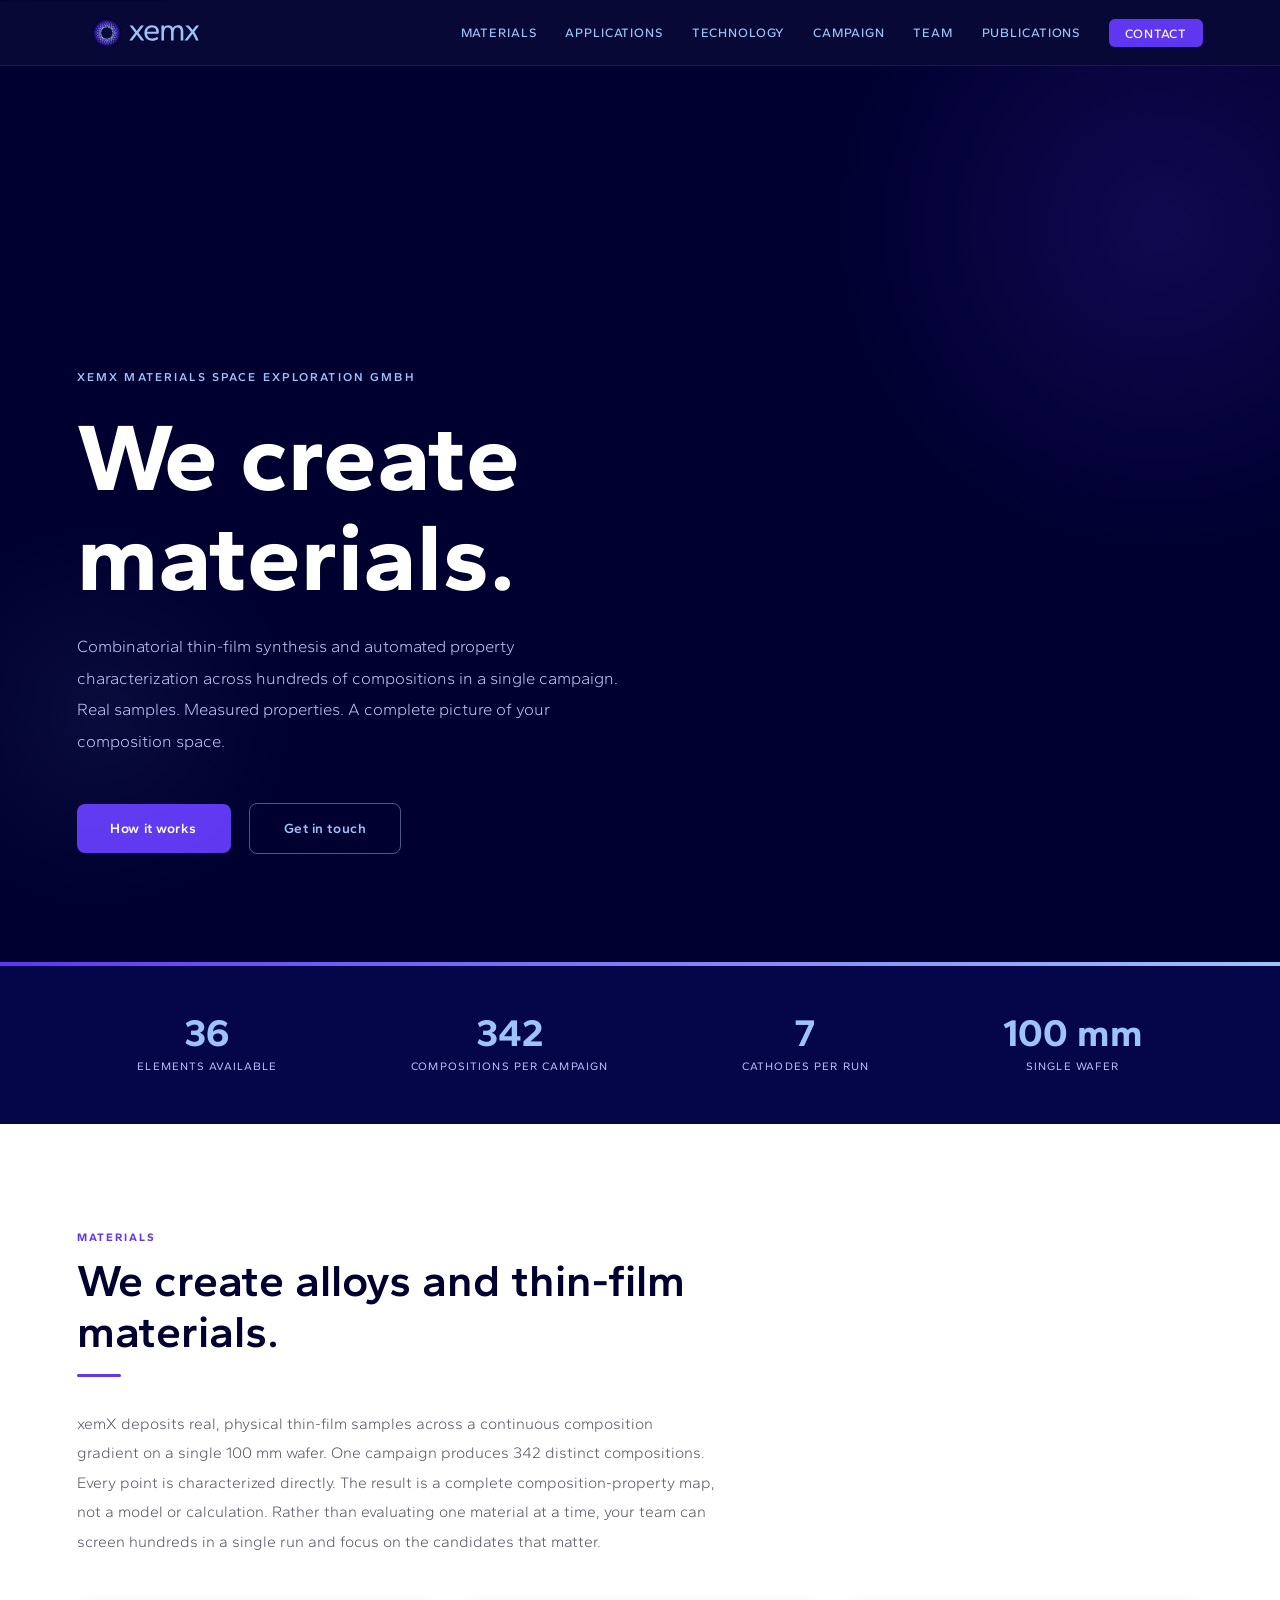
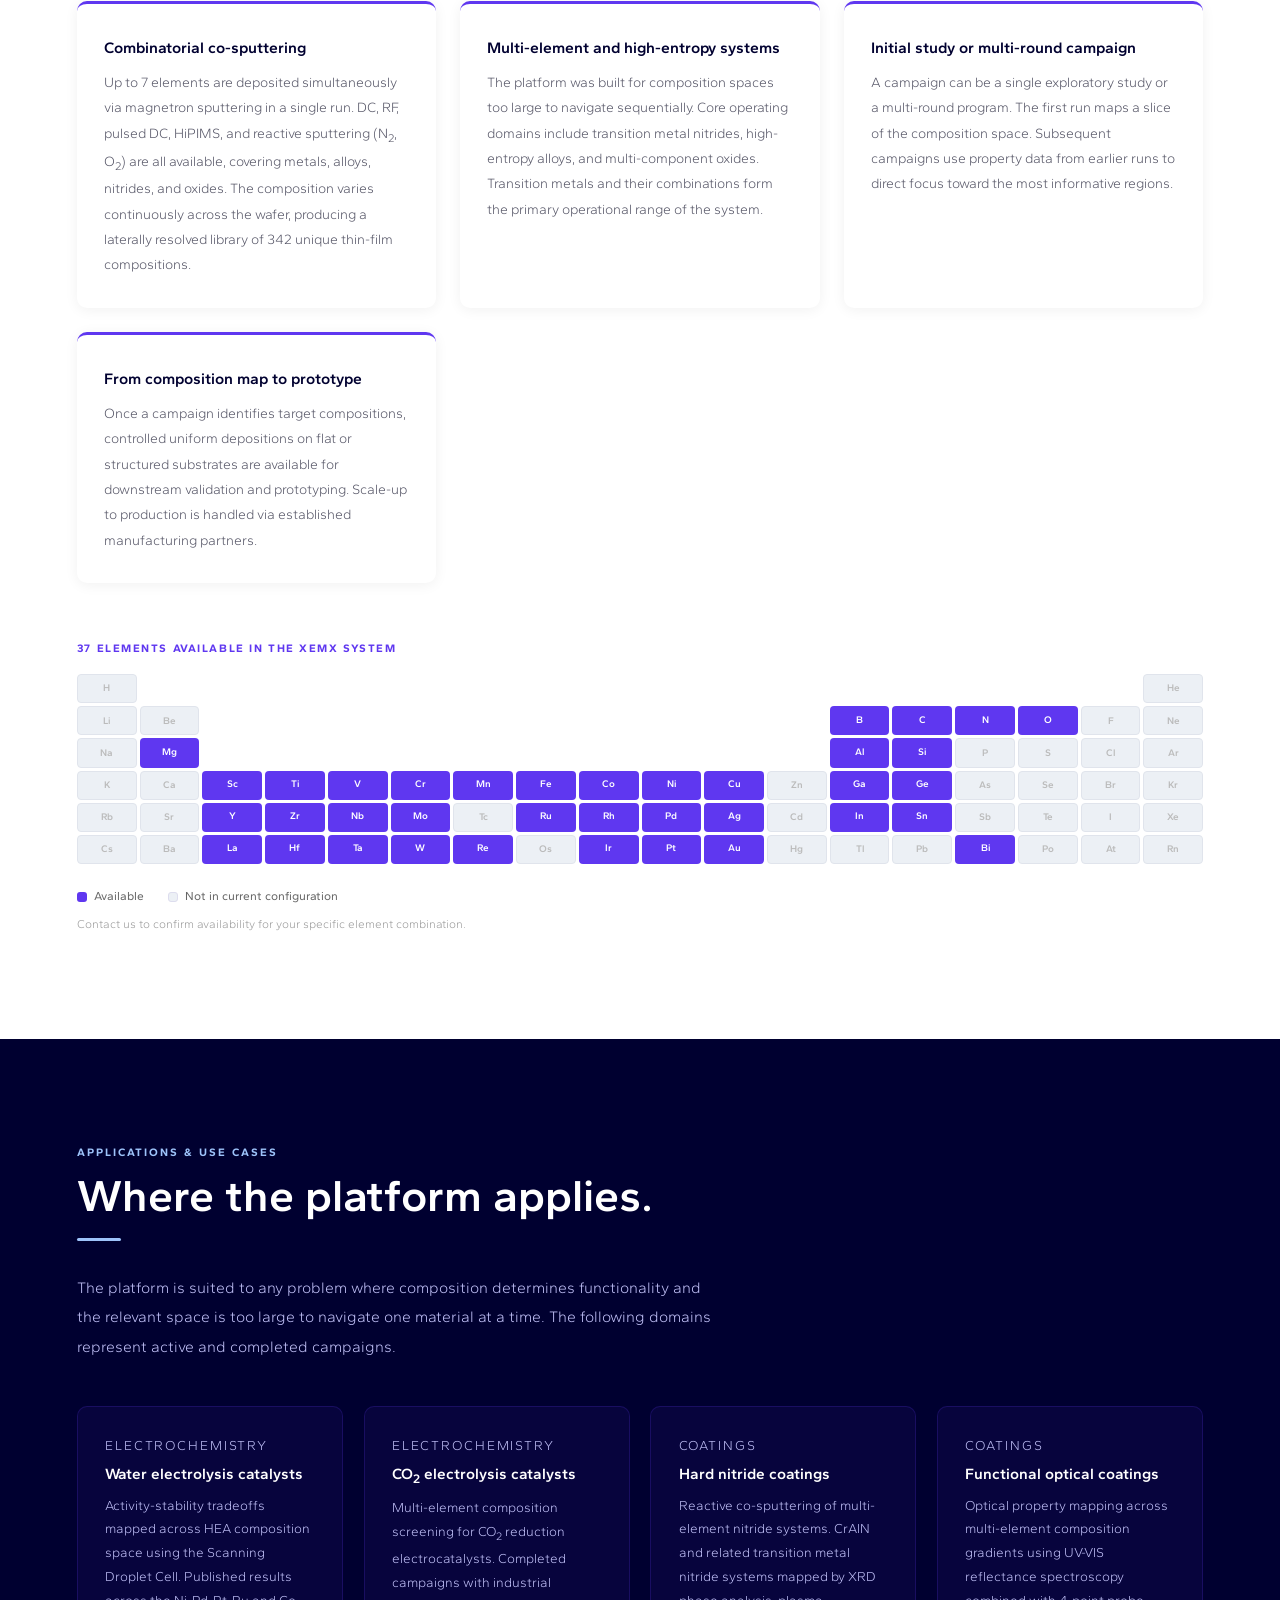
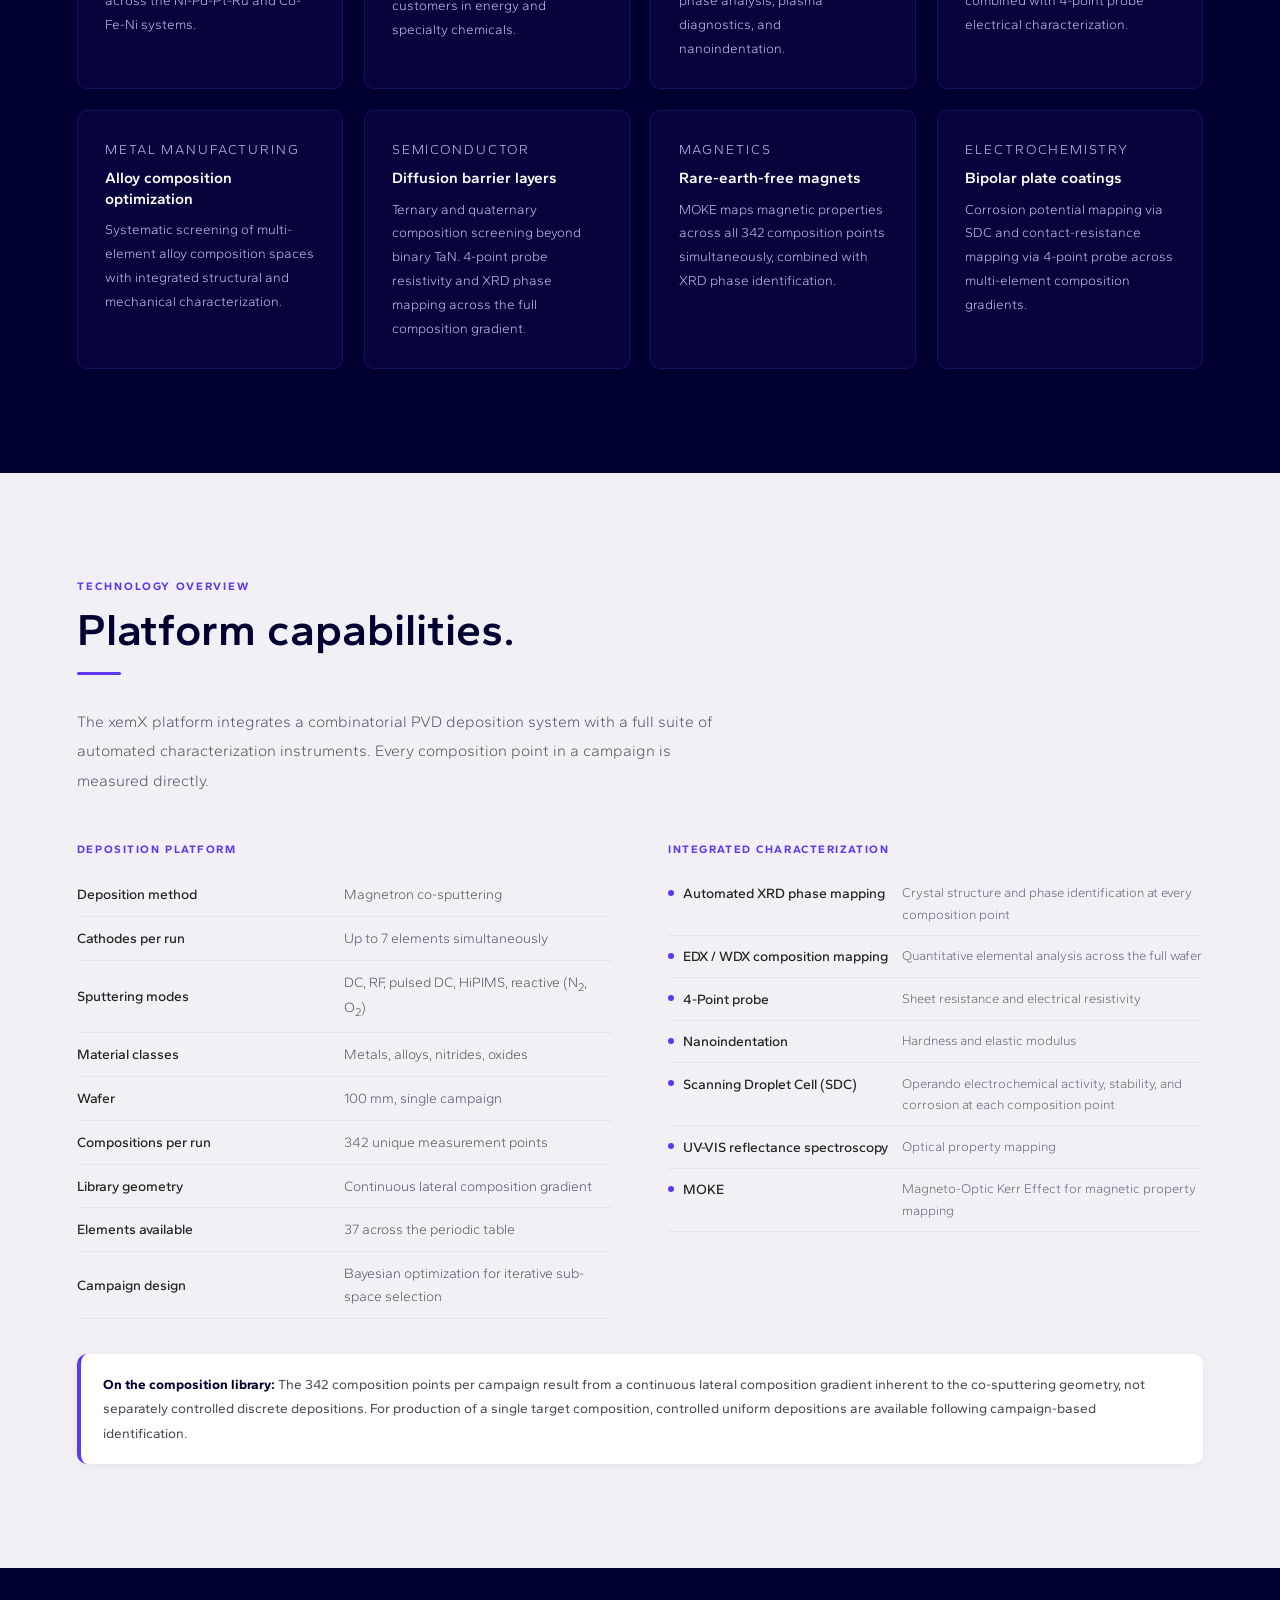
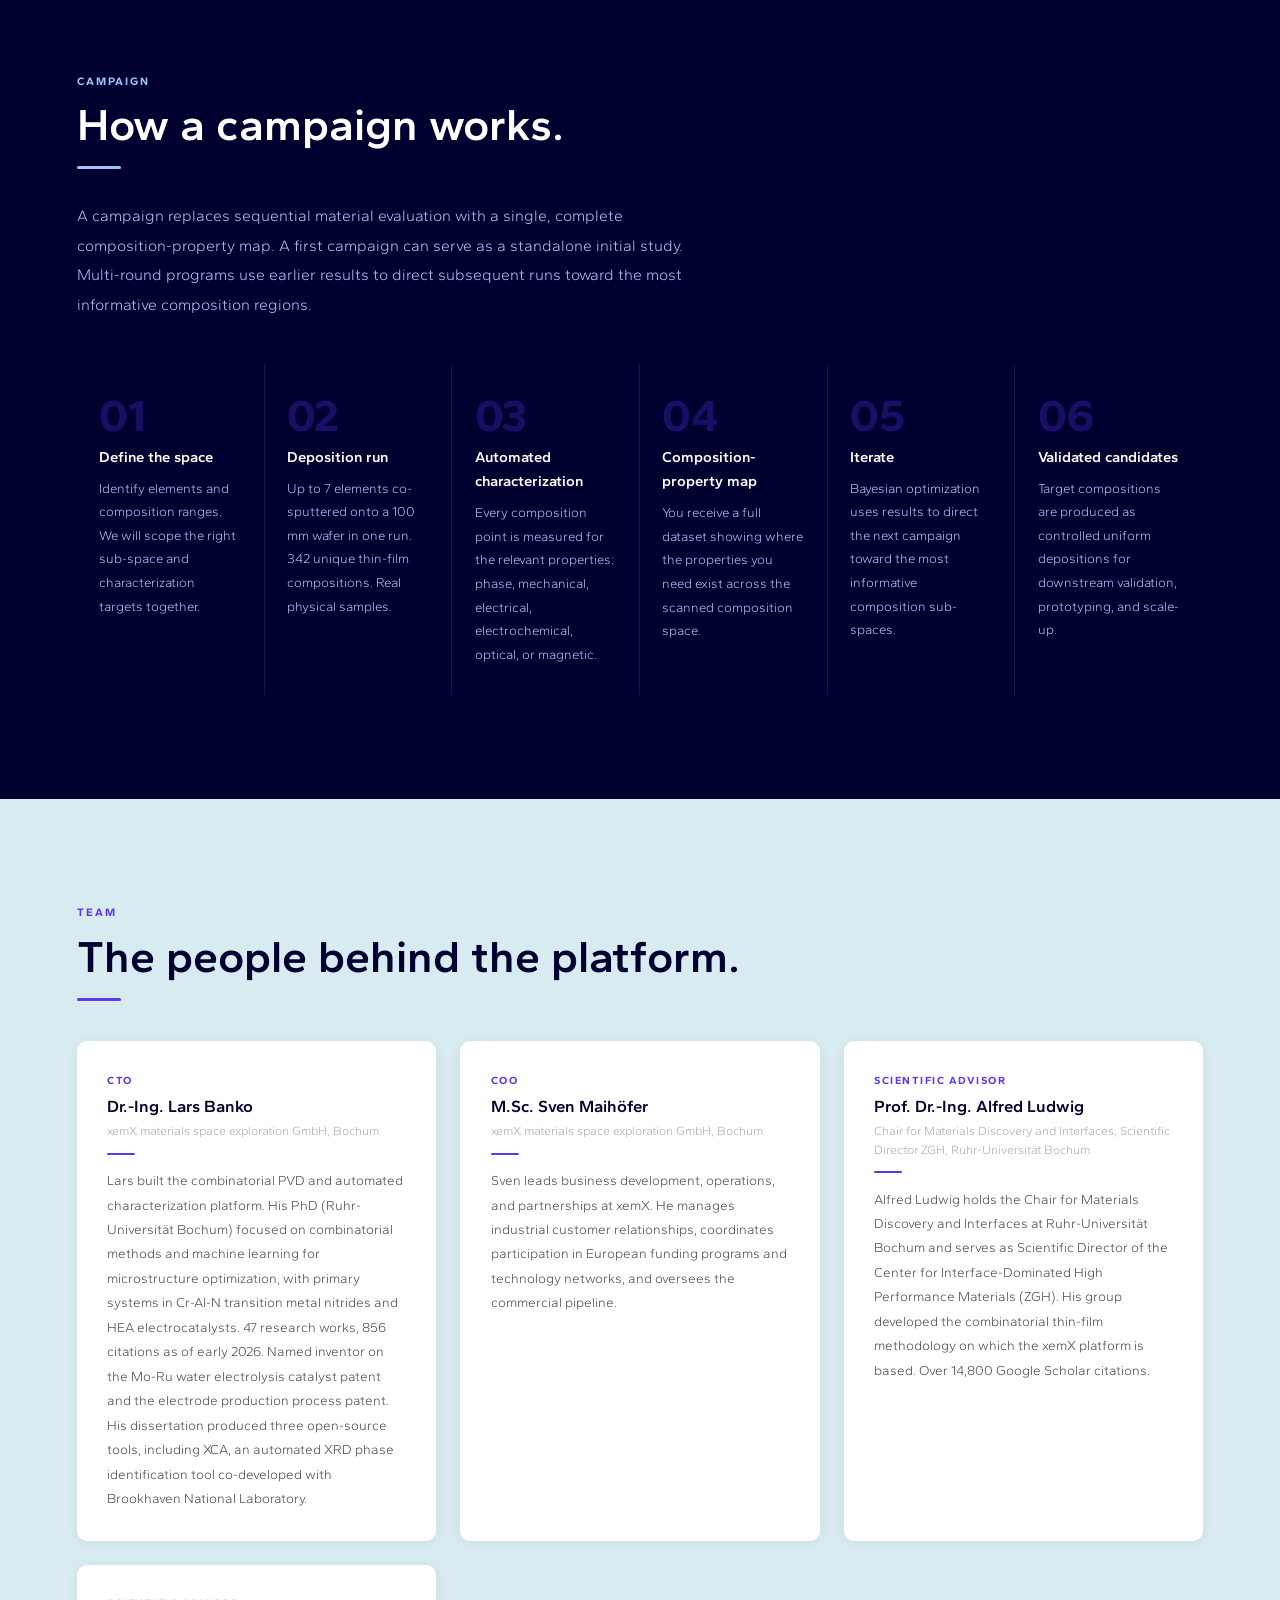
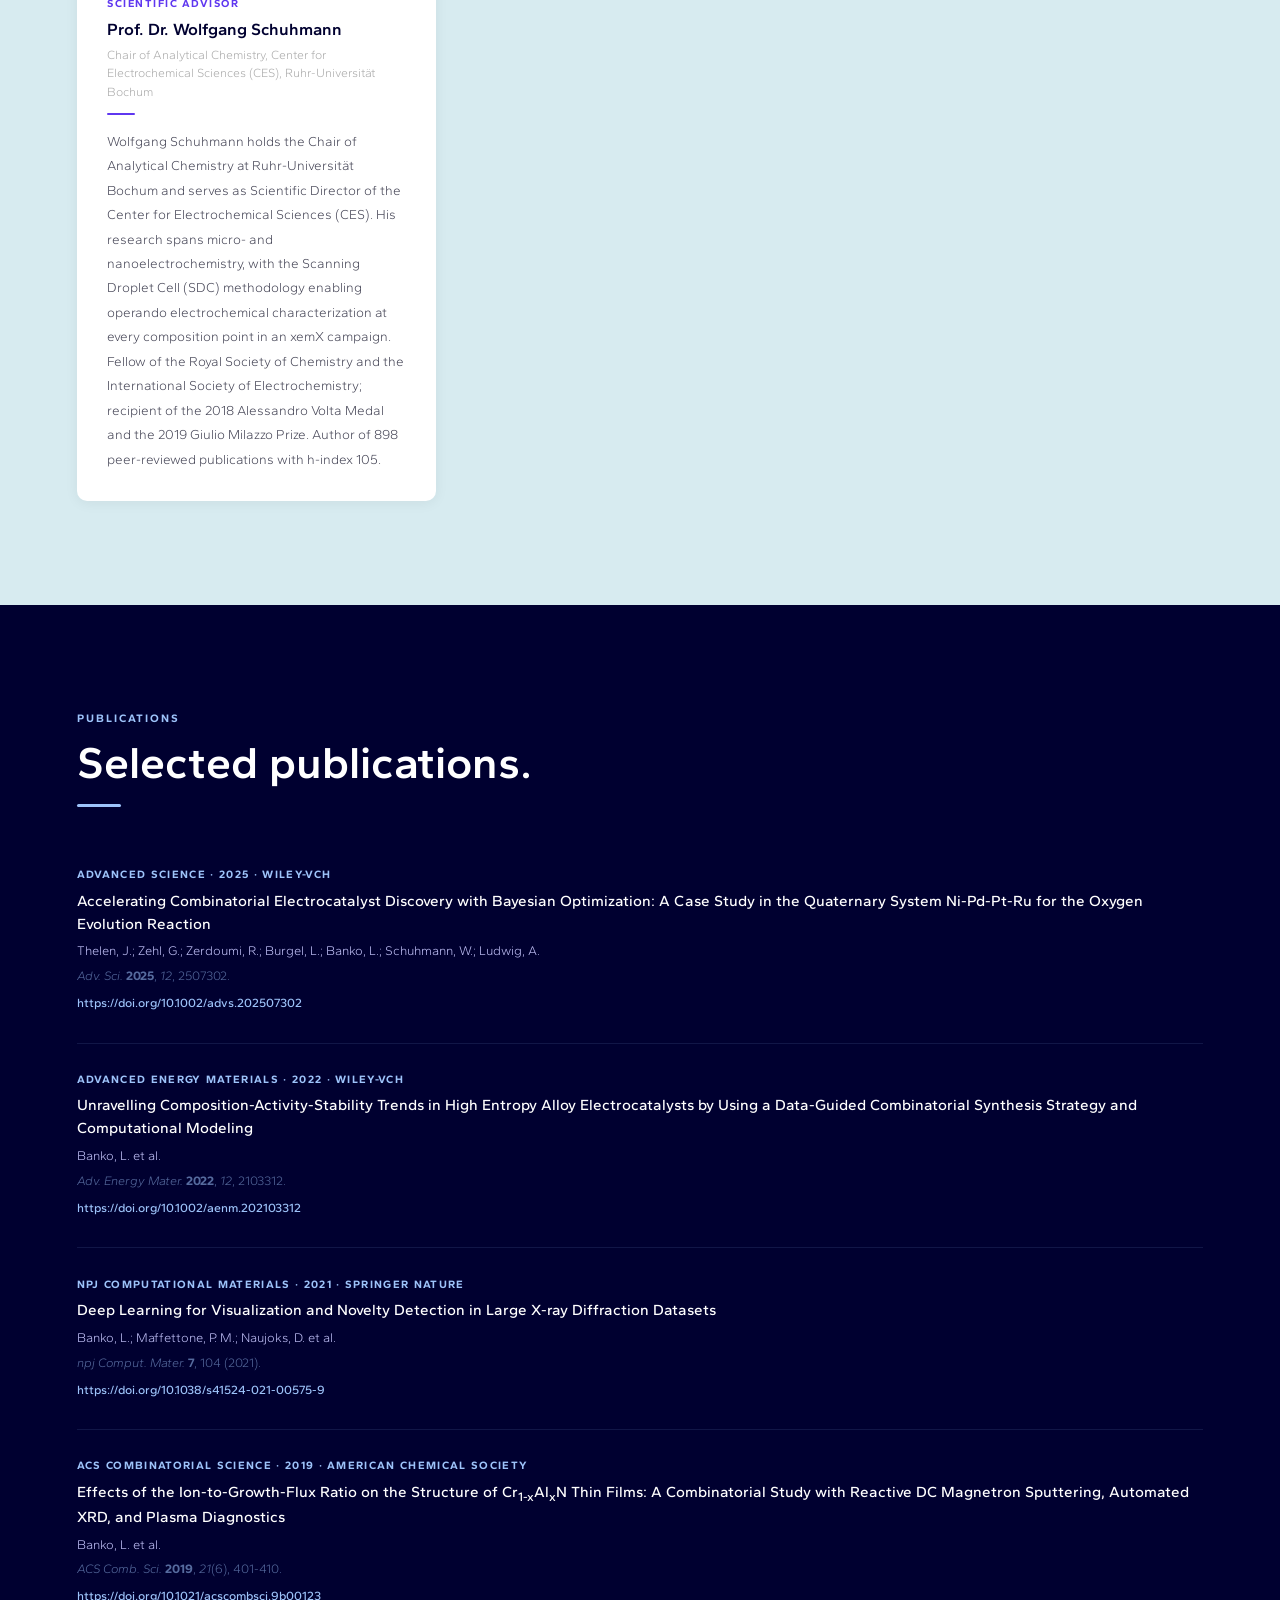
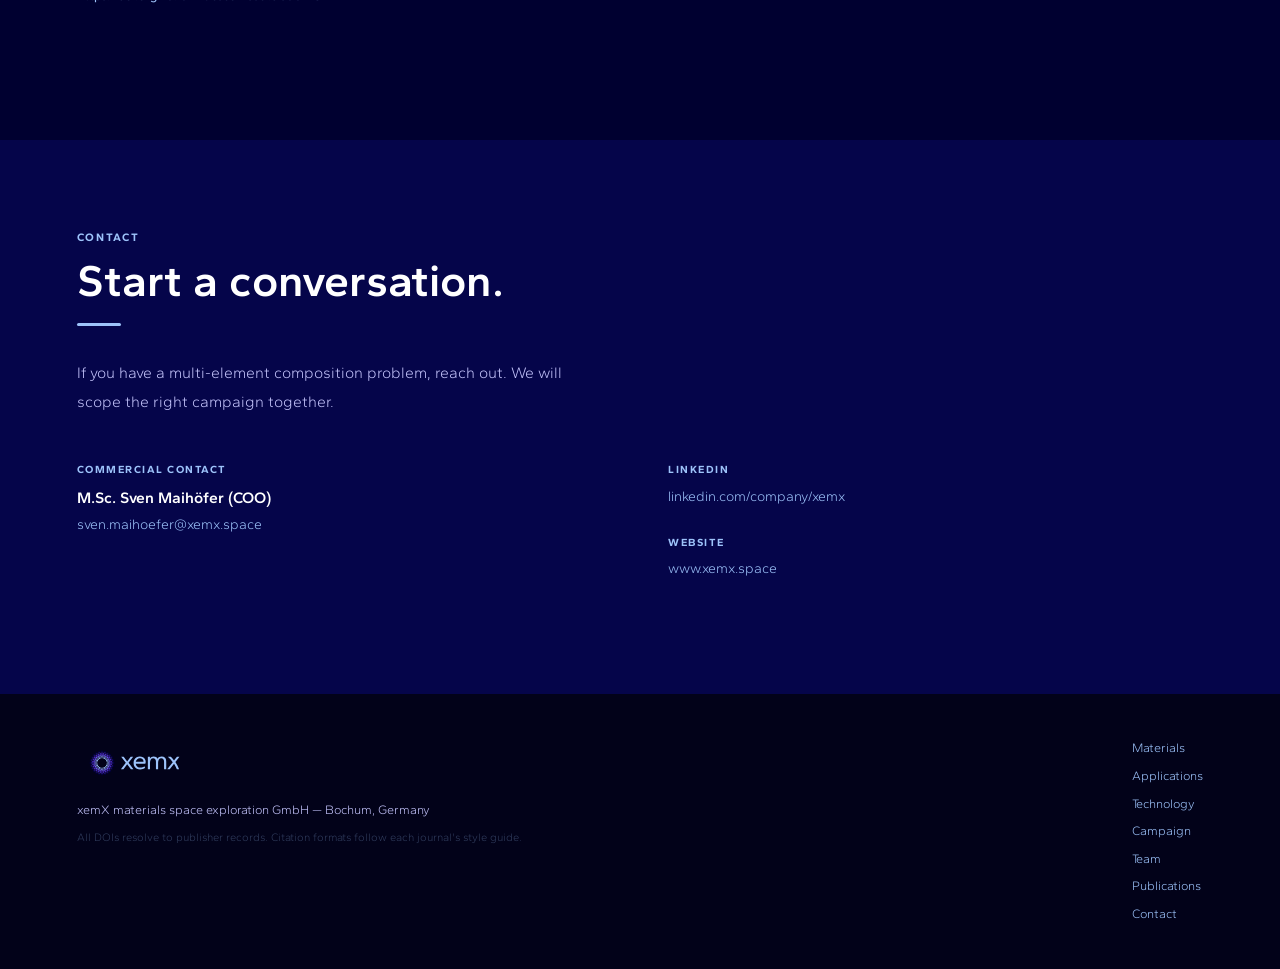
==== revamped/index.html @ 42ef5495 "Build revamped/ folder with proper file separation Create dedicated revamped/ subfolder with: - reva" ====
<!DOCTYPE html>
<html lang="en">
<head>
  <meta charset="UTF-8" />
  <meta name="viewport" content="width=device-width,initial-scale=1.0" />
  <meta name="description" content="xemX: Combinatorial thin-film synthesis and automated property characterization. Real samples. Measured properties. A complete picture of your composition space." />
  <meta property="og:title" content="xemX — Materials Space Exploration" />
  <meta property="og:description" content="Combinatorial thin-film synthesis and automated property characterization across hundreds of compositions in a single campaign." />
  <meta property="og:type" content="website" />
  <meta property="og:url" content="https://xemx-materials.com" />
  <meta name="twitter:card" content="summary_large_image" />
  <title>xemX — Materials Space Exploration</title>
  <link rel="preconnect" href="https://fonts.googleapis.com" />
  <link rel="preconnect" href="https://fonts.gstatic.com" crossorigin />
  <link rel="stylesheet" href="css/style.css" />
  <link rel="icon" href="../logo.svg" type="image/svg+xml" />
</head>
<body>
  <a href="#main" class="skip-link">Skip to main content</a>

  <button class="nav-toggle" aria-label="Toggle navigation menu" aria-expanded="false">
    <span></span>
    <span></span>
    <span></span>
  </button>

  <nav aria-label="Main navigation">
    <img src="../logo.svg" alt="xemX" class="nav-logo" />
    <ul>
      <li><a href="#materials">Materials</a></li>
      <li><a href="#applications">Applications</a></li>
      <li><a href="#technology">Technology</a></li>
      <li><a href="#campaign">Campaign</a></li>
      <li><a href="#team">Team</a></li>
      <li><a href="#publications">Publications</a></li>
      <li><a href="#contact" class="nav-cta">Contact</a></li>
    </ul>
  </nav>

  <main id="main">
    <section id="hero">
      <div class="hero-glow" aria-hidden="true"></div>
      <div class="hero-glow2" aria-hidden="true"></div>
      <p class="eyebrow">xemX materials space exploration GmbH</p>
      <h1 class="hero-h">We create<br />materials.</h1>
      <p class="hero-sub">
        Combinatorial thin-film synthesis and automated property characterization across hundreds of compositions in a single campaign. Real samples. Measured properties. A complete picture of your composition space.
      </p>
      <div>
        <a href="#materials" class="btn btn-p">How it works</a>
        <a href="#contact" class="btn btn-g">Get in touch</a>
      </div>
      <div class="hero-bar" aria-hidden="true"></div>
    </section>

    <div class="stats">
      <div class="stat">
        <span class="sn">36</span><span class="sl">Elements available</span>
      </div>
      <div class="stat">
        <span class="sn">342</span><span class="sl">Compositions per campaign</span>
      </div>
      <div class="stat">
        <span class="sn">7</span><span class="sl">Cathodes per run</span>
      </div>
      <div class="stat">
        <span class="sn">100 mm</span><span class="sl">Single wafer</span>
      </div>
    </div>

    <section id="materials" class="sec sec-white">
      <p class="tag">Materials</p>
      <h2 class="sh">We create alloys and thin-film materials.</h2>
      <div class="rule"></div>
      <p class="intro">
        xemX deposits real, physical thin-film samples across a continuous composition gradient on a single 100 mm wafer. One campaign produces 342 distinct compositions. Every point is characterized directly. The result is a complete composition-property map, not a model or calculation. Rather than evaluating one material at a time, your team can screen hundreds in a single run and focus on the candidates that matter.
      </p>
      <div class="mat-grid">
        <div class="mat-card">
          <h3>Combinatorial co-sputtering</h3>
          <p>
            Up to 7 elements are deposited simultaneously via magnetron sputtering in a single run. DC, RF, pulsed DC, HiPIMS, and reactive sputtering (N<sub>2</sub>, O<sub>2</sub>) are all available, covering metals, alloys, nitrides, and oxides. The composition varies continuously across the wafer, producing a laterally resolved library of 342 unique thin-film compositions.
          </p>
        </div>
        <div class="mat-card">
          <h3>Multi-element and high-entropy systems</h3>
          <p>
            The platform was built for composition spaces too large to navigate sequentially. Core operating domains include transition metal nitrides, high-entropy alloys, and multi-component oxides. Transition metals and their combinations form the primary operational range of the system.
          </p>
        </div>
        <div class="mat-card">
          <h3>Initial study or multi-round campaign</h3>
          <p>
            A campaign can be a single exploratory study or a multi-round program. The first run maps a slice of the composition space. Subsequent campaigns use property data from earlier runs to direct focus toward the most informative regions.
          </p>
        </div>
        <div class="mat-card">
          <h3>From composition map to prototype</h3>
          <p>
            Once a campaign identifies target compositions, controlled uniform depositions on flat or structured substrates are available for downstream validation and prototyping. Scale-up to production is handled via established manufacturing partners.
          </p>
        </div>
      </div>
      <div class="pt-wrap">
        <p class="pt-label">37 elements available in the xemX system</p>
        <div class="pt-grid">
          <div class="pt-row">
            <div class="el el-off">H</div>
            <div class="el el-gap"></div>
            <div class="el el-gap"></div>
            <div class="el el-gap"></div>
            <div class="el el-gap"></div>
            <div class="el el-gap"></div>
            <div class="el el-gap"></div>
            <div class="el el-gap"></div>
            <div class="el el-gap"></div>
            <div class="el el-gap"></div>
            <div class="el el-gap"></div>
            <div class="el el-gap"></div>
            <div class="el el-gap"></div>
            <div class="el el-gap"></div>
            <div class="el el-gap"></div>
            <div class="el el-gap"></div>
            <div class="el el-gap"></div>
            <div class="el el-off">He</div>
          </div>
          <div class="pt-row">
            <div class="el el-off">Li</div>
            <div class="el el-off">Be</div>
            <div class="el el-gap"></div>
            <div class="el el-gap"></div>
            <div class="el el-gap"></div>
            <div class="el el-gap"></div>
            <div class="el el-gap"></div>
            <div class="el el-gap"></div>
            <div class="el el-gap"></div>
            <div class="el el-gap"></div>
            <div class="el el-gap"></div>
            <div class="el el-gap"></div>
            <div class="el el-on">B</div>
            <div class="el el-on">C</div>
            <div class="el el-on">N</div>
            <div class="el el-on">O</div>
            <div class="el el-off">F</div>
            <div class="el el-off">Ne</div>
          </div>
          <div class="pt-row">
            <div class="el el-off">Na</div>
            <div class="el el-on">Mg</div>
            <div class="el el-gap"></div>
            <div class="el el-gap"></div>
            <div class="el el-gap"></div>
            <div class="el el-gap"></div>
            <div class="el el-gap"></div>
            <div class="el el-gap"></div>
            <div class="el el-gap"></div>
            <div class="el el-gap"></div>
            <div class="el el-gap"></div>
            <div class="el el-gap"></div>
            <div class="el el-on">Al</div>
            <div class="el el-on">Si</div>
            <div class="el el-off">P</div>
            <div class="el el-off">S</div>
            <div class="el el-off">Cl</div>
            <div class="el el-off">Ar</div>
          </div>
          <div class="pt-row">
            <div class="el el-off">K</div>
            <div class="el el-off">Ca</div>
            <div class="el el-on">Sc</div>
            <div class="el el-on">Ti</div>
            <div class="el el-on">V</div>
            <div class="el el-on">Cr</div>
            <div class="el el-on">Mn</div>
            <div class="el el-on">Fe</div>
            <div class="el el-on">Co</div>
            <div class="el el-on">Ni</div>
            <div class="el el-on">Cu</div>
            <div class="el el-off">Zn</div>
            <div class="el el-on">Ga</div>
            <div class="el el-on">Ge</div>
            <div class="el el-off">As</div>
            <div class="el el-off">Se</div>
            <div class="el el-off">Br</div>
            <div class="el el-off">Kr</div>
          </div>
          <div class="pt-row">
            <div class="el el-off">Rb</div>
            <div class="el el-off">Sr</div>
            <div class="el el-on">Y</div>
            <div class="el el-on">Zr</div>
            <div class="el el-on">Nb</div>
            <div class="el el-on">Mo</div>
            <div class="el el-off">Tc</div>
            <div class="el el-on">Ru</div>
            <div class="el el-on">Rh</div>
            <div class="el el-on">Pd</div>
            <div class="el el-on">Ag</div>
            <div class="el el-off">Cd</div>
            <div class="el el-on">In</div>
            <div class="el el-on">Sn</div>
            <div class="el el-off">Sb</div>
            <div class="el el-off">Te</div>
            <div class="el el-off">I</div>
            <div class="el el-off">Xe</div>
          </div>
          <div class="pt-row">
            <div class="el el-off">Cs</div>
            <div class="el el-off">Ba</div>
            <div class="el el-on">La</div>
            <div class="el el-on">Hf</div>
            <div class="el el-on">Ta</div>
            <div class="el el-on">W</div>
            <div class="el el-on">Re</div>
            <div class="el el-off">Os</div>
            <div class="el el-on">Ir</div>
            <div class="el el-on">Pt</div>
            <div class="el el-on">Au</div>
            <div class="el el-off">Hg</div>
            <div class="el el-off">Tl</div>
            <div class="el el-off">Pb</div>
            <div class="el el-on">Bi</div>
            <div class="el el-off">Po</div>
            <div class="el el-off">At</div>
            <div class="el el-off">Rn</div>
          </div>
        </div>
        <div class="pt-legend">
          <div class="pt-legend-item">
            <div class="pt-dot" style="background: var(--purple);"></div><span>Available</span>
          </div>
          <div class="pt-legend-item">
            <div class="pt-dot" style="background: #ecf0f5; border: 1px solid #dde;"></div><span>Not in current configuration</span>
          </div>
        </div>
        <p class="pt-note">Contact us to confirm availability for your specific element combination.</p>
      </div>
    </section>

    <section id="applications" class="sec sec-dark">
      <p class="tag tag-l">Applications &amp; Use Cases</p>
      <h2 class="sh sh-light">Where the platform applies.</h2>
      <div class="rule rule-l"></div>
      <p class="intro intro-l">
        The platform is suited to any problem where composition determines functionality and the relevant space is too large to navigate one material at a time. The following domains represent active and completed campaigns.
      </p>
      <div class="app-grid">
        <div class="app-card">
          <p class="app-d">Electrochemistry</p>
          <h3>Water electrolysis catalysts</h3>
          <p>
            Activity-stability tradeoffs mapped across HEA composition space using the Scanning Droplet Cell. Published results across the Ni-Pd-Pt-Ru and Co-Fe-Ni systems.
          </p>
        </div>
        <div class="app-card">
          <p class="app-d">Electrochemistry</p>
          <h3>CO<sub>2</sub> electrolysis catalysts</h3>
          <p>
            Multi-element composition screening for CO<sub>2</sub> reduction electrocatalysts. Completed campaigns with industrial customers in energy and specialty chemicals.
          </p>
        </div>
        <div class="app-card">
          <p class="app-d">Coatings</p>
          <h3>Hard nitride coatings</h3>
          <p>
            Reactive co-sputtering of multi-element nitride systems. CrAlN and related transition metal nitride systems mapped by XRD phase analysis, plasma diagnostics, and nanoindentation.
          </p>
        </div>
        <div class="app-card">
          <p class="app-d">Coatings</p>
          <h3>Functional optical coatings</h3>
          <p>
            Optical property mapping across multi-element composition gradients using UV-VIS reflectance spectroscopy combined with 4-point probe electrical characterization.
          </p>
        </div>
        <div class="app-card">
          <p class="app-d">Metal manufacturing</p>
          <h3>Alloy composition optimization</h3>
          <p>
            Systematic screening of multi-element alloy composition spaces with integrated structural and mechanical characterization.
          </p>
        </div>
        <div class="app-card">
          <p class="app-d">Semiconductor</p>
          <h3>Diffusion barrier layers</h3>
          <p>
            Ternary and quaternary composition screening beyond binary TaN. 4-point probe resistivity and XRD phase mapping across the full composition gradient.
          </p>
        </div>
        <div class="app-card">
          <p class="app-d">Magnetics</p>
          <h3>Rare-earth-free magnets</h3>
          <p>
            MOKE maps magnetic properties across all 342 composition points simultaneously, combined with XRD phase identification.
          </p>
        </div>
        <div class="app-card">
          <p class="app-d">Electrochemistry</p>
          <h3>Bipolar plate coatings</h3>
          <p>
            Corrosion potential mapping via SDC and contact-resistance mapping via 4-point probe across multi-element composition gradients.
          </p>
        </div>
      </div>
    </section>

    <section id="technology" class="sec sec-light">
      <p class="tag">Technology Overview</p>
      <h2 class="sh">Platform capabilities.</h2>
      <div class="rule"></div>
      <p class="intro">
        The xemX platform integrates a combinatorial PVD deposition system with a full suite of automated characterization instruments. Every composition point in a campaign is measured directly.
      </p>
      <div class="tech-cols">
        <div>
          <p class="th">Deposition Platform</p>
          <table class="spec-t">
            <tr>
              <td>Deposition method</td>
              <td>Magnetron co-sputtering</td>
            </tr>
            <tr>
              <td>Cathodes per run</td>
              <td>Up to 7 elements simultaneously</td>
            </tr>
            <tr>
              <td>Sputtering modes</td>
              <td>DC, RF, pulsed DC, HiPIMS, reactive (N<sub>2</sub>, O<sub>2</sub>)</td>
            </tr>
            <tr>
              <td>Material classes</td>
              <td>Metals, alloys, nitrides, oxides</td>
            </tr>
            <tr>
              <td>Wafer</td>
              <td>100 mm, single campaign</td>
            </tr>
            <tr>
              <td>Compositions per run</td>
              <td>342 unique measurement points</td>
            </tr>
            <tr>
              <td>Library geometry</td>
              <td>Continuous lateral composition gradient</td>
            </tr>
            <tr>
              <td>Elements available</td>
              <td>37 across the periodic table</td>
            </tr>
            <tr>
              <td>Campaign design</td>
              <td>Bayesian optimization for iterative sub-space selection</td>
            </tr>
          </table>
        </div>
        <div>
          <p class="th">Integrated Characterization</p>
          <ul class="char-list">
            <li>
              <span class="cn">Automated XRD phase mapping</span><span class="cd">Crystal structure and phase identification at every composition point</span>
            </li>
            <li>
              <span class="cn">EDX / WDX composition mapping</span><span class="cd">Quantitative elemental analysis across the full wafer</span>
            </li>
            <li>
              <span class="cn">4-Point probe</span><span class="cd">Sheet resistance and electrical resistivity</span>
            </li>
            <li>
              <span class="cn">Nanoindentation</span><span class="cd">Hardness and elastic modulus</span>
            </li>
            <li>
              <span class="cn">Scanning Droplet Cell (SDC)</span><span class="cd">Operando electrochemical activity, stability, and corrosion at each composition point</span>
            </li>
            <li>
              <span class="cn">UV-VIS reflectance spectroscopy</span><span class="cd">Optical property mapping</span>
            </li>
            <li>
              <span class="cn">MOKE</span><span class="cd">Magneto-Optic Kerr Effect for magnetic property mapping</span>
            </li>
          </ul>
        </div>
      </div>
      <div class="note-box">
        <strong>On the composition library:</strong> The 342 composition points per campaign result from a continuous lateral composition gradient inherent to the co-sputtering geometry, not separately controlled discrete depositions. For production of a single target composition, controlled uniform depositions are available following campaign-based identification.
      </div>
    </section>

    <section id="campaign" class="sec sec-dark">
      <p class="tag tag-l">Campaign</p>
      <h2 class="sh sh-light">How a campaign works.</h2>
      <div class="rule rule-l"></div>
      <p class="intro intro-l">
        A campaign replaces sequential material evaluation with a single, complete composition-property map. A first campaign can serve as a standalone initial study. Multi-round programs use earlier results to direct subsequent runs toward the most informative composition regions.
      </p>
      <div class="flow">
        <div class="flow-step">
          <div class="fn">01</div>
          <p class="ft">Define the space</p>
          <p class="fd">Identify elements and composition ranges. We will scope the right sub-space and characterization targets together.</p>
        </div>
        <div class="flow-step">
          <div class="fn">02</div>
          <p class="ft">Deposition run</p>
          <p class="fd">Up to 7 elements co-sputtered onto a 100 mm wafer in one run. 342 unique thin-film compositions. Real physical samples.</p>
        </div>
        <div class="flow-step">
          <div class="fn">03</div>
          <p class="ft">Automated characterization</p>
          <p class="fd">Every composition point is measured for the relevant properties: phase, mechanical, electrical, electrochemical, optical, or magnetic.</p>
        </div>
        <div class="flow-step">
          <div class="fn">04</div>
          <p class="ft">Composition-property map</p>
          <p class="fd">You receive a full dataset showing where the properties you need exist across the scanned composition space.</p>
        </div>
        <div class="flow-step">
          <div class="fn">05</div>
          <p class="ft">Iterate</p>
          <p class="fd">Bayesian optimization uses results to direct the next campaign toward the most informative composition sub-spaces.</p>
        </div>
        <div class="flow-step">
          <div class="fn">06</div>
          <p class="ft">Validated candidates</p>
          <p class="fd">Target compositions are produced as controlled uniform depositions for downstream validation, prototyping, and scale-up.</p>
        </div>
      </div>
    </section>

    <section id="team" class="sec sec-mid">
      <p class="tag">Team</p>
      <h2 class="sh">The people behind the platform.</h2>
      <div class="rule"></div>
      <div class="team-grid">
        <div class="team-card">
          <p class="t-role">CTO</p>
          <p class="t-name">Dr.-Ing. Lars Banko</p>
          <p class="t-affil">xemX materials space exploration GmbH, Bochum</p>
          <div class="tdiv"></div>
          <p class="t-bio">
            Lars built the combinatorial PVD and automated characterization platform. His PhD (Ruhr-Universität Bochum) focused on combinatorial methods and machine learning for microstructure optimization, with primary systems in Cr-Al-N transition metal nitrides and HEA electrocatalysts. 47 research works, 856 citations as of early 2026. Named inventor on the Mo-Ru water electrolysis catalyst patent and the electrode production process patent. His dissertation produced three open-source tools, including XCA, an automated XRD phase identification tool co-developed with Brookhaven National Laboratory.
          </p>
        </div>
        <div class="team-card">
          <p class="t-role">COO</p>
          <p class="t-name">M.Sc. Sven Maihöfer</p>
          <p class="t-affil">xemX materials space exploration GmbH, Bochum</p>
          <div class="tdiv"></div>
          <p class="t-bio">
            Sven leads business development, operations, and partnerships at xemX. He manages industrial customer relationships, coordinates participation in European funding programs and technology networks, and oversees the commercial pipeline.
          </p>
        </div>
        <div class="team-card">
          <p class="t-role">Scientific Advisor</p>
          <p class="t-name">Prof. Dr.-Ing. Alfred Ludwig</p>
          <p class="t-affil">Chair for Materials Discovery and Interfaces, Scientific Director ZGH, Ruhr-Universität Bochum</p>
          <div class="tdiv"></div>
          <p class="t-bio">
            Alfred Ludwig holds the Chair for Materials Discovery and Interfaces at Ruhr-Universität Bochum and serves as Scientific Director of the Center for Interface-Dominated High Performance Materials (ZGH). His group developed the combinatorial thin-film methodology on which the xemX platform is based. Over 14,800 Google Scholar citations.
          </p>
        </div>
        <div class="team-card">
          <p class="t-role">Scientific Advisor</p>
          <p class="t-name">Prof. Dr. Wolfgang Schuhmann</p>
          <p class="t-affil">Chair of Analytical Chemistry, Center for Electrochemical Sciences (CES), Ruhr-Universität Bochum</p>
          <div class="tdiv"></div>
          <p class="t-bio">
            Wolfgang Schuhmann holds the Chair of Analytical Chemistry at Ruhr-Universität Bochum and serves as Scientific Director of the Center for Electrochemical Sciences (CES). His research spans micro- and nanoelectrochemistry, with the Scanning Droplet Cell (SDC) methodology enabling operando electrochemical characterization at every composition point in an xemX campaign. Fellow of the Royal Society of Chemistry and the International Society of Electrochemistry; recipient of the 2018 Alessandro Volta Medal and the 2019 Giulio Milazzo Prize. Author of 898 peer-reviewed publications with h-index 105.
          </p>
        </div>
      </div>
    </section>

    <section id="publications" class="sec sec-dark">
      <p class="tag tag-l">Publications</p>
      <h2 class="sh sh-light">Selected publications.</h2>
      <div class="rule rule-l"></div>
      <div class="pub-list">
        <div class="pub">
          <p class="pj">Advanced Science &middot; 2025 &middot; Wiley-VCH</p>
          <p class="pt-pub">
            Accelerating Combinatorial Electrocatalyst Discovery with Bayesian Optimization: A Case Study in the Quaternary System Ni-Pd-Pt-Ru for the Oxygen Evolution Reaction
          </p>
          <p class="pa">Thelen, J.; Zehl, G.; Zerdoumi, R.; Burgel, L.; Banko, L.; Schuhmann, W.; Ludwig, A.</p>
          <p class="pr"><em>Adv. Sci.</em> <strong>2025</strong>, <em>12</em>, 2507302.</p>
          <a class="pdoi" href="https://doi.org/10.1002/advs.202507302" target="_blank" rel="noopener">https://doi.org/10.1002/advs.202507302</a>
        </div>
        <div class="pub">
          <p class="pj">Advanced Energy Materials &middot; 2022 &middot; Wiley-VCH</p>
          <p class="pt-pub">
            Unravelling Composition-Activity-Stability Trends in High Entropy Alloy Electrocatalysts by Using a Data-Guided Combinatorial Synthesis Strategy and Computational Modeling
          </p>
          <p class="pa">Banko, L. et al.</p>
          <p class="pr"><em>Adv. Energy Mater.</em> <strong>2022</strong>, <em>12</em>, 2103312.</p>
          <a class="pdoi" href="https://doi.org/10.1002/aenm.202103312" target="_blank" rel="noopener">https://doi.org/10.1002/aenm.202103312</a>
        </div>
        <div class="pub">
          <p class="pj">npj Computational Materials &middot; 2021 &middot; Springer Nature</p>
          <p class="pt-pub">Deep Learning for Visualization and Novelty Detection in Large X-ray Diffraction Datasets</p>
          <p class="pa">Banko, L.; Maffettone, P. M.; Naujoks, D. et al.</p>
          <p class="pr"><em>npj Comput. Mater.</em> <strong>7</strong>, 104 (2021).</p>
          <a class="pdoi" href="https://doi.org/10.1038/s41524-021-00575-9" target="_blank" rel="noopener">https://doi.org/10.1038/s41524-021-00575-9</a>
        </div>
        <div class="pub">
          <p class="pj">ACS Combinatorial Science &middot; 2019 &middot; American Chemical Society</p>
          <p class="pt-pub">
            Effects of the Ion-to-Growth-Flux Ratio on the Structure of Cr<sub>1-x</sub>Al<sub>x</sub>N Thin Films: A Combinatorial Study with Reactive DC Magnetron Sputtering, Automated XRD, and Plasma Diagnostics
          </p>
          <p class="pa">Banko, L. et al.</p>
          <p class="pr"><em>ACS Comb. Sci.</em> <strong>2019</strong>, <em>21</em>(6), 401-410.</p>
          <a class="pdoi" href="https://doi.org/10.1021/acscombsci.9b00123" target="_blank" rel="noopener">https://doi.org/10.1021/acscombsci.9b00123</a>
        </div>
      </div>
    </section>

    <section id="contact">
      <p class="tag tag-l">Contact</p>
      <h2 class="sh sh-light">Start a conversation.</h2>
      <div class="rule rule-l"></div>
      <p style="font-size: 0.98rem; font-weight: 300; color: var(--flieder); max-width: 520px; line-height: 1.88; margin-bottom: 2.8rem;">
        If you have a multi-element composition problem, reach out. We will scope the right campaign together.
      </p>
      <div class="contact-grid">
        <div>
          <div class="contact-block">
            <p class="cl">Commercial Contact</p>
            <p class="cn2">M.Sc. Sven Maihöfer (COO)</p>
            <a href="mailto:sven.maihoefer@xemx.space">sven.maihoefer@xemx.space</a>
          </div>
        </div>
        <div>
          <div class="contact-block">
            <p class="cl">LinkedIn</p>
            <a href="https://www.linkedin.com/company/xemx" target="_blank" rel="noopener">linkedin.com/company/xemx</a>
          </div>
          <div class="contact-block">
            <p class="cl">Website</p>
            <a href="https://www.xemx.space" target="_blank" rel="noopener">www.xemx.space</a>
          </div>
        </div>
      </div>
    </section>
  </main>

  <footer>
    <div>
      <img src="../logo.svg" alt="xemX" class="flogo" loading="lazy" />
      <p>xemX materials space exploration GmbH &mdash; Bochum, Germany</p>
      <p class="fleg">All DOIs resolve to publisher records. Citation formats follow each journal's style guide.</p>
    </div>
    <div class="flinks">
      <a href="#materials">Materials</a>
      <a href="#applications">Applications</a>
      <a href="#technology">Technology</a>
      <a href="#campaign">Campaign</a>
      <a href="#team">Team</a>
      <a href="#publications">Publications</a>
      <a href="#contact">Contact</a>
    </div>
  </footer>

  <script src="js/main.js" defer></script>
</body>
</html>
---- revamped/css/style.css ----
@import url('https://fonts.googleapis.com/css2?family=Gantari:wght@300;400;500;600;700&display=swap');

:root {
  --galaxy: #000030;
  --tiefblau: #020219;
  --dunkel: #05054A;
  --purple: #5F37F0;
  --sky: #9DC3FA;
  --flieder: #C3C3FA;
  --ice: #D7EBF0;
  --offwhite: #F0F0F5;
  --r: 10px;
}

*,
*::before,
*::after {
  box-sizing: border-box;
  margin: 0;
  padding: 0;
}

html {
  scroll-behavior: smooth;
}

body {
  font-family: 'Gantari', sans-serif;
  background: var(--offwhite);
  color: var(--galaxy);
  line-height: 1.65;
}

/* Skip to content link (keyboard navigation) */
.skip-link {
  position: absolute;
  top: -40px;
  left: 0;
  background: var(--purple);
  color: #fff;
  padding: 8px;
  text-decoration: none;
  z-index: 100;
}

.skip-link:focus {
  top: 0;
}

/* Navigation */
nav {
  position: sticky;
  top: 0;
  left: 0;
  width: 100%;
  z-index: 200;
  background: rgba(0, 0, 48, 0.97);
  backdrop-filter: blur(14px);
  display: flex;
  align-items: center;
  justify-content: space-between;
  padding: 0 6%;
  height: 66px;
  border-bottom: 1px solid rgba(157, 195, 250, 0.1);
}

.nav-logo {
  height: 60px;
  object-fit: contain;
}

nav ul {
  list-style: none;
  display: flex;
  gap: 1.8rem;
}

nav ul a {
  color: var(--sky);
  text-decoration: none;
  font-size: 0.79rem;
  font-weight: 500;
  letter-spacing: 0.07em;
  text-transform: uppercase;
  transition: color 0.2s;
}

nav ul a:hover {
  color: #fff;
}

nav ul a.nav-link-active {
  color: #fff;
  border-bottom: 2px solid var(--purple);
  padding-bottom: 2px;
}

.nav-cta {
  background: var(--purple) !important;
  color: #fff !important;
  padding: 0.42rem 1rem;
  border-radius: 6px;
  border-bottom: none !important;
}

.nav-cta:hover {
  background: #4a28d4 !important;
}

/* Hamburger menu for mobile */
.nav-toggle {
  display: none;
  flex-direction: column;
  gap: 5px;
  cursor: pointer;
  z-index: 201;
  background: none;
  border: none;
  padding: 0;
}

.nav-toggle span {
  width: 25px;
  height: 3px;
  background: var(--sky);
  border-radius: 2px;
  transition: all 0.3s;
  display: block;
}

.nav-toggle.active span:nth-child(1) {
  transform: rotate(45deg) translate(10px, 10px);
}

.nav-toggle.active span:nth-child(2) {
  opacity: 0;
}

.nav-toggle.active span:nth-child(3) {
  transform: rotate(-45deg) translate(7px, -7px);
}

/* Hero Section */
#hero {
  background: var(--galaxy);
  min-height: 100vh;
  display: flex;
  flex-direction: column;
  justify-content: flex-end;
  padding: 120px 6% 7rem;
  position: relative;
  overflow: hidden;
}

.hero-glow {
  position: absolute;
  top: -180px;
  right: -220px;
  width: 680px;
  height: 680px;
  background: radial-gradient(circle, rgba(95, 55, 240, 0.17) 0%, transparent 68%);
  pointer-events: none;
  aria-hidden: true;
}

.hero-glow2 {
  position: absolute;
  bottom: 50px;
  left: -100px;
  width: 400px;
  height: 400px;
  background: radial-gradient(circle, rgba(157, 195, 250, 0.06) 0%, transparent 70%);
  pointer-events: none;
  aria-hidden: true;
}

.eyebrow {
  font-size: 0.74rem;
  font-weight: 600;
  letter-spacing: 0.18em;
  text-transform: uppercase;
  color: var(--sky);
  margin-bottom: 1.2rem;
}

h1.hero-h {
  font-size: clamp(3.2rem, 7.5vw, 6.5rem);
  font-weight: 700;
  line-height: 1.04;
  color: #fff;
  margin-bottom: 1.5rem;
  max-width: 820px;
}

.hero-sub {
  font-size: 1.05rem;
  font-weight: 300;
  color: var(--flieder);
  max-width: 560px;
  line-height: 1.9;
  margin-bottom: 2.8rem;
}

.btn {
  display: inline-block;
  padding: 0.82rem 2.1rem;
  border-radius: 8px;
  font-size: 0.86rem;
  font-weight: 600;
  text-decoration: none;
  letter-spacing: 0.04em;
  transition: all 0.2s;
}

.btn-p {
  background: var(--purple);
  color: #fff;
}

.btn-p:hover {
  background: #4a28d4;
  transform: translateY(-1px);
}

.btn-g {
  border: 1.5px solid rgba(157, 195, 250, 0.45);
  color: var(--sky);
  margin-left: 0.9rem;
}

.btn-g:hover {
  background: rgba(157, 195, 250, 0.08);
  border-color: var(--sky);
}

.hero-bar {
  position: absolute;
  bottom: 0;
  left: 0;
  right: 0;
  height: 4px;
  background: linear-gradient(90deg, var(--purple), var(--sky));
  aria-hidden: true;
}

/* Stats Bar */
.stats {
  background: var(--dunkel);
  display: flex;
  justify-content: space-around;
  flex-wrap: wrap;
  padding: 2.6rem 6%;
  gap: 0.8rem;
}

.stat {
  text-align: center;
  padding: 0.4rem 1rem;
}

.sn {
  font-size: 2.4rem;
  font-weight: 700;
  color: var(--sky);
  display: block;
  line-height: 1;
}

.sl {
  font-size: 0.7rem;
  letter-spacing: 0.1em;
  text-transform: uppercase;
  color: var(--flieder);
  display: block;
  margin-top: 0.3rem;
}

/* Sections */
.sec {
  padding: 6.5rem 6%;
}

.sec-dark {
  background: var(--galaxy);
  color: #fff;
}

.sec-mid {
  background: var(--ice);
}

.sec-light {
  background: var(--offwhite);
}

.sec-white {
  background: #fff;
}

.tag {
  font-size: 0.7rem;
  font-weight: 700;
  letter-spacing: 0.18em;
  text-transform: uppercase;
  color: var(--purple);
  margin-bottom: 0.55rem;
}

.tag-l {
  color: var(--sky);
}

h2.sh {
  font-size: clamp(1.9rem, 3.5vw, 3rem);
  font-weight: 600;
  line-height: 1.15;
  margin-bottom: 1rem;
  max-width: 700px;
}

.sh-light {
  color: #fff;
}

.rule {
  width: 44px;
  height: 3px;
  background: var(--purple);
  margin: 0.7rem 0 2rem;
  border-radius: 2px;
}

.rule-l {
  background: var(--sky);
}

.intro {
  font-size: 0.98rem;
  font-weight: 300;
  max-width: 640px;
  line-height: 1.88;
  margin-bottom: 2.8rem;
  color: #556;
}

.intro-l {
  color: var(--flieder);
}

.placeholder {
  background: rgba(95, 55, 240, 0.06);
  border: 1.5px dashed rgba(95, 55, 240, 0.4);
  border-radius: 6px;
  padding: 0.4rem 0.8rem;
  font-size: 0.82rem;
  font-style: italic;
  color: #8a7fd4;
  display: inline-block;
}

/* Two column layout */
.two-col {
  display: grid;
  grid-template-columns: 1fr 1fr;
  gap: 3.5rem;
  align-items: start;
}

@media (max-width: 860px) {
  .two-col {
    grid-template-columns: 1fr;
    gap: 2rem;
  }
}

/* Tables */
.th {
  font-size: 0.7rem;
  font-weight: 700;
  letter-spacing: 0.14em;
  text-transform: uppercase;
  color: var(--purple);
  margin-bottom: 0.9rem;
}

.spec-t {
  width: 100%;
  border-collapse: collapse;
}

.spec-t tr {
  border-bottom: 1px solid #e4e4ef;
}

.spec-t td {
  padding: 0.62rem 0;
  font-size: 0.87rem;
}

.spec-t td:first-child {
  font-weight: 500;
  color: #222;
  width: 50%;
}

.spec-t td:last-child {
  font-weight: 300;
  color: #556;
}

/* Characteristic lists */
.char-list {
  list-style: none;
}

.char-list li {
  padding: 0.58rem 0;
  border-bottom: 1px solid #e4e4ef;
  font-size: 0.87rem;
  display: flex;
  gap: 0.55rem;
  align-items: flex-start;
}

.char-list li::before {
  content: '';
  width: 6px;
  height: 6px;
  border-radius: 50%;
  background: var(--purple);
  flex-shrink: 0;
  margin-top: 0.47rem;
}

.cn {
  font-weight: 500;
  color: #222;
  min-width: 210px;
}

.cd {
  font-weight: 300;
  color: #667;
  font-size: 0.82rem;
}

/* Note boxes */
.note-box {
  margin-top: 2.2rem;
  background: #fff;
  border-radius: var(--r);
  border-left: 4px solid var(--purple);
  padding: 1.1rem 1.4rem;
  font-size: 0.85rem;
  line-height: 1.82;
  color: #445;
  box-shadow: 0 2px 10px rgba(0, 0, 0, 0.05);
}

.note-box strong {
  color: var(--galaxy);
}

.note-box-dark {
  margin-top: 2rem;
  border-radius: var(--r);
  border-left: 4px solid var(--sky);
  padding: 1.2rem 1.5rem;
  background: rgba(157, 195, 250, 0.06);
  font-size: 0.86rem;
  line-height: 1.85;
  color: var(--flieder);
}

.note-box-dark strong {
  color: #fff;
}

/* Pitch cards */
.pitch-grid {
  display: grid;
  grid-template-columns: repeat(auto-fit, minmax(265px, 1fr));
  gap: 1.4rem;
  margin-top: 0.5rem;
}

.pitch-card {
  background: rgba(95, 55, 240, 0.07);
  border: 1px solid rgba(95, 55, 240, 0.2);
  border-radius: var(--r);
  padding: 1.7rem;
  transition: border-color 0.2s;
}

.pitch-card:hover {
  border-color: var(--sky);
}

.pc-label {
  font-size: 0.67rem;
  letter-spacing: 0.14em;
  text-transform: uppercase;
  color: var(--sky);
  font-weight: 600;
  margin-bottom: 0.38rem;
}

.pitch-card h3 {
  font-size: 0.96rem;
  font-weight: 600;
  color: #fff;
  margin-bottom: 0.55rem;
  line-height: 1.35;
}

.pitch-card p {
  font-size: 0.84rem;
  font-weight: 300;
  color: var(--flieder);
  line-height: 1.78;
}

/* Business cards */
.biz-grid {
  display: grid;
  grid-template-columns: repeat(auto-fit, minmax(265px, 1fr));
  gap: 1.5rem;
}

.biz-card {
  background: #fff;
  border-radius: var(--r);
  border-top: 3px solid var(--purple);
  padding: 1.9rem 1.7rem;
  box-shadow: 0 2px 14px rgba(0, 0, 0, 0.06);
}

.biz-card h3 {
  font-size: 0.95rem;
  font-weight: 600;
  margin-bottom: 0.6rem;
  color: var(--galaxy);
}

.biz-card p {
  font-size: 0.86rem;
  font-weight: 300;
  line-height: 1.82;
  color: #556;
}

/* Material cards */
.mat-grid {
  display: grid;
  grid-template-columns: repeat(auto-fit, minmax(265px, 1fr));
  gap: 1.5rem;
}

.mat-card {
  background: #fff;
  border-radius: var(--r);
  border-top: 3px solid var(--purple);
  padding: 1.9rem 1.7rem;
  box-shadow: 0 2px 14px rgba(0, 0, 0, 0.06);
}

.mat-card h3 {
  font-size: 0.98rem;
  font-weight: 600;
  margin-bottom: 0.6rem;
  color: var(--galaxy);
}

.mat-card p {
  font-size: 0.87rem;
  font-weight: 300;
  line-height: 1.82;
  color: #556;
}

/* Periodic table */
.pt-wrap {
  margin-top: 3.5rem;
}

.pt-label {
  font-size: 0.7rem;
  font-weight: 700;
  letter-spacing: 0.14em;
  text-transform: uppercase;
  color: var(--purple);
  margin-bottom: 1rem;
}

.pt-grid {
  display: flex;
  flex-direction: column;
  gap: 3px;
  overflow-x: auto;
  padding-bottom: 0.5rem;
}

.pt-row {
  display: grid;
  grid-template-columns: repeat(18, 1fr);
  gap: 3px;
  min-width: 560px;
}

.el {
  border-radius: 4px;
  font-size: 0.62rem;
  font-weight: 600;
  text-align: center;
  padding: 0.34rem 0.1rem;
  user-select: none;
  transition: transform 0.15s, box-shadow 0.15s;
}

.el-on {
  background: var(--purple);
  color: #fff;
}

.el-on:hover {
  transform: scale(1.25);
  box-shadow: 0 2px 8px rgba(95, 55, 240, 0.5);
  z-index: 10;
  position: relative;
}

.el-off {
  background: #ecf0f5;
  color: #bbb;
  border: 1px solid #e0e4ec;
}

.el-gap {
  background: transparent;
  border: none;
}

.pt-legend {
  display: flex;
  gap: 1.5rem;
  margin-top: 0.9rem;
  flex-wrap: wrap;
}

.pt-legend-item {
  display: flex;
  align-items: center;
  gap: 0.45rem;
  font-size: 0.75rem;
  color: #666;
}

.pt-dot {
  width: 10px;
  height: 10px;
  border-radius: 3px;
}

.pt-note {
  font-size: 0.74rem;
  color: #999;
  font-weight: 300;
  margin-top: 0.55rem;
}

/* Application cards */
.app-grid {
  display: grid;
  grid-template-columns: repeat(auto-fit, minmax(265px, 1fr));
  gap: 1.3rem;
}

.app-card {
  background: rgba(95, 55, 240, 0.07);
  border: 1px solid rgba(95, 55, 240, 0.2);
  border-radius: var(--r);
  padding: 1.7rem;
  transition: border-color 0.2s, transform 0.15s;
}

.app-card:hover {
  border-color: var(--sky);
  transform: translateY(-2px);
}

.app-d {
  font-size: 0.67rem;
  letter-spacing: 0.14em;
  text-transform: uppercase;
  color: var(--sky);
  font-weight: 600;
  margin-bottom: 0.38rem;
}

.app-card h3 {
  font-size: 0.96rem;
  font-weight: 600;
  color: #fff;
  margin-bottom: 0.55rem;
  line-height: 1.35;
}

.app-card p {
  font-size: 0.84rem;
  font-weight: 300;
  color: var(--flieder);
  line-height: 1.78;
}

/* Technology columns */
.tech-cols {
  display: grid;
  grid-template-columns: 1fr 1fr;
  gap: 3.5rem;
  margin-top: 1rem;
}

@media (max-width: 860px) {
  .tech-cols {
    grid-template-columns: 1fr;
    gap: 2rem;
  }
}

/* Flow diagram */
.flow {
  display: grid;
  grid-template-columns: repeat(auto-fit, minmax(185px, 1fr));
  gap: 0;
  margin-top: 2.5rem;
}

.flow-step {
  padding: 1.8rem 1.4rem;
  border-right: 1px solid rgba(157, 195, 250, 0.12);
}

.flow-step:last-child {
  border-right: none;
}

.fn {
  font-size: 2.8rem;
  font-weight: 700;
  color: var(--purple);
  opacity: 0.28;
  line-height: 1;
  margin-bottom: 0.45rem;
}

.ft {
  font-size: 0.93rem;
  font-weight: 600;
  color: #fff;
  margin-bottom: 0.45rem;
}

.fd {
  font-size: 0.83rem;
  font-weight: 300;
  color: var(--flieder);
  line-height: 1.78;
}

/* Team section */
.team-grid {
  display: grid;
  grid-template-columns: repeat(auto-fit, minmax(285px, 1fr));
  gap: 1.5rem;
  margin-top: 2.5rem;
}

.team-card {
  background: #fff;
  border-radius: var(--r);
  padding: 1.9rem;
  box-shadow: 0 2px 14px rgba(0, 0, 0, 0.06);
}

.t-role {
  font-size: 0.67rem;
  font-weight: 700;
  letter-spacing: 0.14em;
  text-transform: uppercase;
  color: var(--purple);
  margin-bottom: 0.22rem;
}

.t-name {
  font-size: 1.05rem;
  font-weight: 600;
  color: var(--galaxy);
}

.t-affil {
  font-size: 0.77rem;
  color: #aaa;
  font-weight: 300;
  margin-bottom: 0.75rem;
  margin-top: 0.1rem;
  line-height: 1.5;
}

.tdiv {
  width: 28px;
  height: 2px;
  background: var(--purple);
  margin: 0.65rem 0 0.85rem;
  border-radius: 2px;
}

.t-bio {
  font-size: 0.84rem;
  font-weight: 300;
  line-height: 1.82;
  color: #445;
}

/* Publications */
.pub-list {
  margin-top: 1.8rem;
}

.pub {
  padding: 1.7rem 0;
  border-bottom: 1px solid rgba(157, 195, 250, 0.11);
}

.pub:last-child {
  border-bottom: none;
}

.pj {
  font-size: 0.69rem;
  font-weight: 700;
  letter-spacing: 0.12em;
  text-transform: uppercase;
  color: var(--sky);
  margin-bottom: 0.32rem;
}

.pt-pub {
  font-size: 0.95rem;
  font-weight: 500;
  color: #fff;
  margin-bottom: 0.32rem;
  line-height: 1.5;
}

.pa {
  font-size: 0.81rem;
  font-weight: 300;
  color: var(--flieder);
  margin-bottom: 0.28rem;
}

.pr {
  font-size: 0.79rem;
  font-weight: 300;
  color: rgba(157, 195, 250, 0.55);
}

.pdoi {
  display: inline-block;
  margin-top: 0.38rem;
  font-size: 0.77rem;
  color: var(--sky);
  text-decoration: none;
  font-weight: 500;
}

.pdoi:hover {
  text-decoration: underline;
}

/* Contact section */
#contact {
  background: var(--dunkel);
  padding: 5.5rem 6%;
  color: #fff;
}

.contact-grid {
  display: grid;
  grid-template-columns: 1fr 1fr;
  gap: 3.5rem;
  margin-top: 2.5rem;
}

@media (max-width: 700px) {
  .contact-grid {
    grid-template-columns: 1fr;
    gap: 2rem;
  }
}

.cl {
  font-size: 0.67rem;
  font-weight: 700;
  letter-spacing: 0.14em;
  text-transform: uppercase;
  color: var(--sky);
  margin-bottom: 0.35rem;
}

.cn2 {
  font-weight: 600;
  font-size: 0.98rem;
  margin-bottom: 0.15rem;
}

.contact-block {
  margin-bottom: 1.6rem;
}

.contact-block a {
  color: var(--sky);
  text-decoration: none;
  font-size: 0.88rem;
  font-weight: 300;
  display: block;
}

.contact-block a:hover {
  text-decoration: underline;
}

/* Footer */
footer {
  background: var(--tiefblau);
  color: var(--flieder);
  padding: 2.8rem 6%;
  display: flex;
  justify-content: space-between;
  flex-wrap: wrap;
  gap: 1.8rem;
  font-size: 0.79rem;
  font-weight: 300;
}

.flogo {
  height: 50px;
  margin-bottom: 0.7rem;
  display: block;
}

footer a {
  color: var(--sky);
  text-decoration: none;
}

footer a:hover {
  text-decoration: underline;
}

.flinks {
  display: flex;
  flex-direction: column;
  gap: 0.42rem;
}

.fleg {
  color: rgba(157, 195, 250, 0.3);
  font-size: 0.7rem;
  margin-top: 0.5rem;
}

/* Mobile adjustments */
@media (max-width: 640px) {
  nav {
    flex-wrap: wrap;
  }

  .nav-toggle {
    display: flex;
  }

  nav ul {
    display: none;
  }

  nav ul.active {
    display: flex;
    flex-direction: column;
    gap: 1rem;
    position: absolute;
    top: 66px;
    left: 0;
    right: 0;
    background: rgba(0, 0, 48, 0.98);
    padding: 2rem 6%;
    border-bottom: 1px solid rgba(157, 195, 250, 0.1);
  }

  .sec {
    padding: 4rem 5%;
  }

  #hero {
    padding: 95px 5% 5rem;
  }

  footer {
    padding: 2.2rem 5%;
  }

  .flow-step {
    border-right: none;
    border-bottom: 1px solid rgba(157, 195, 250, 0.12);
  }
}
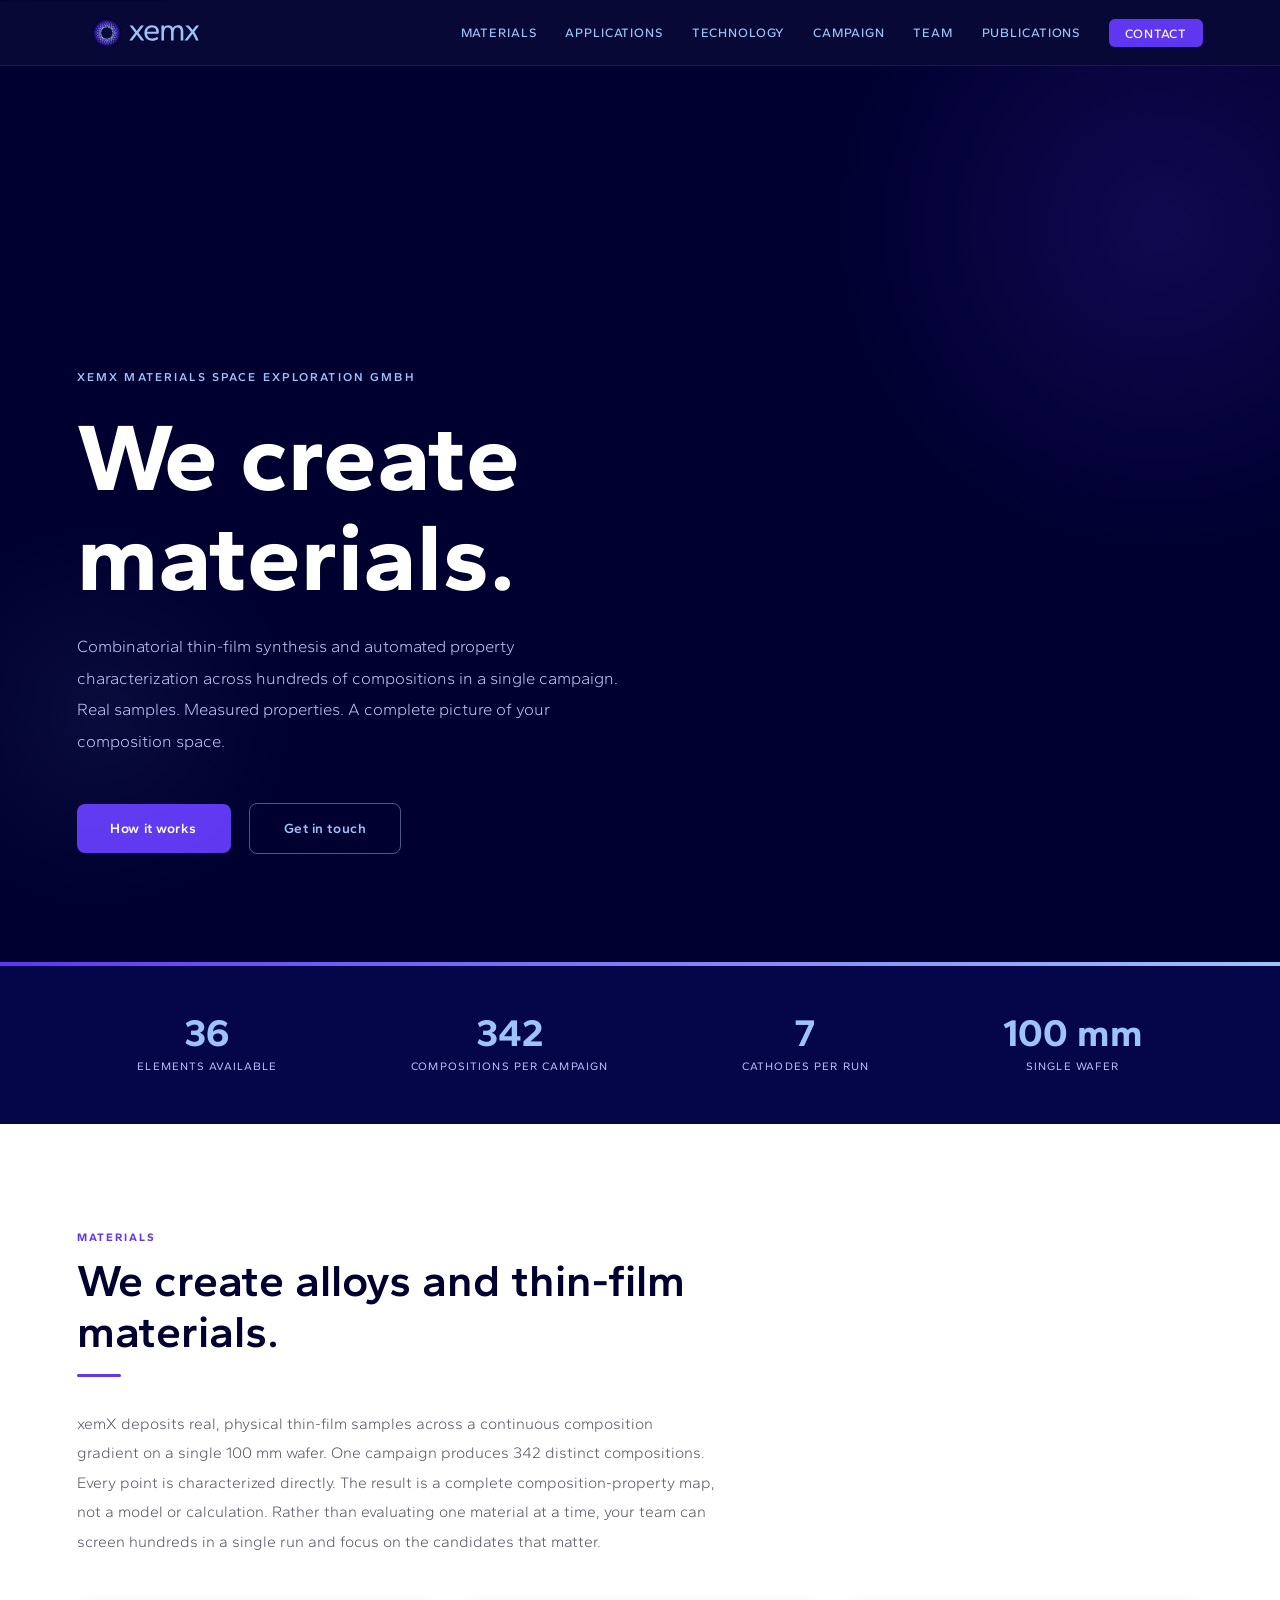
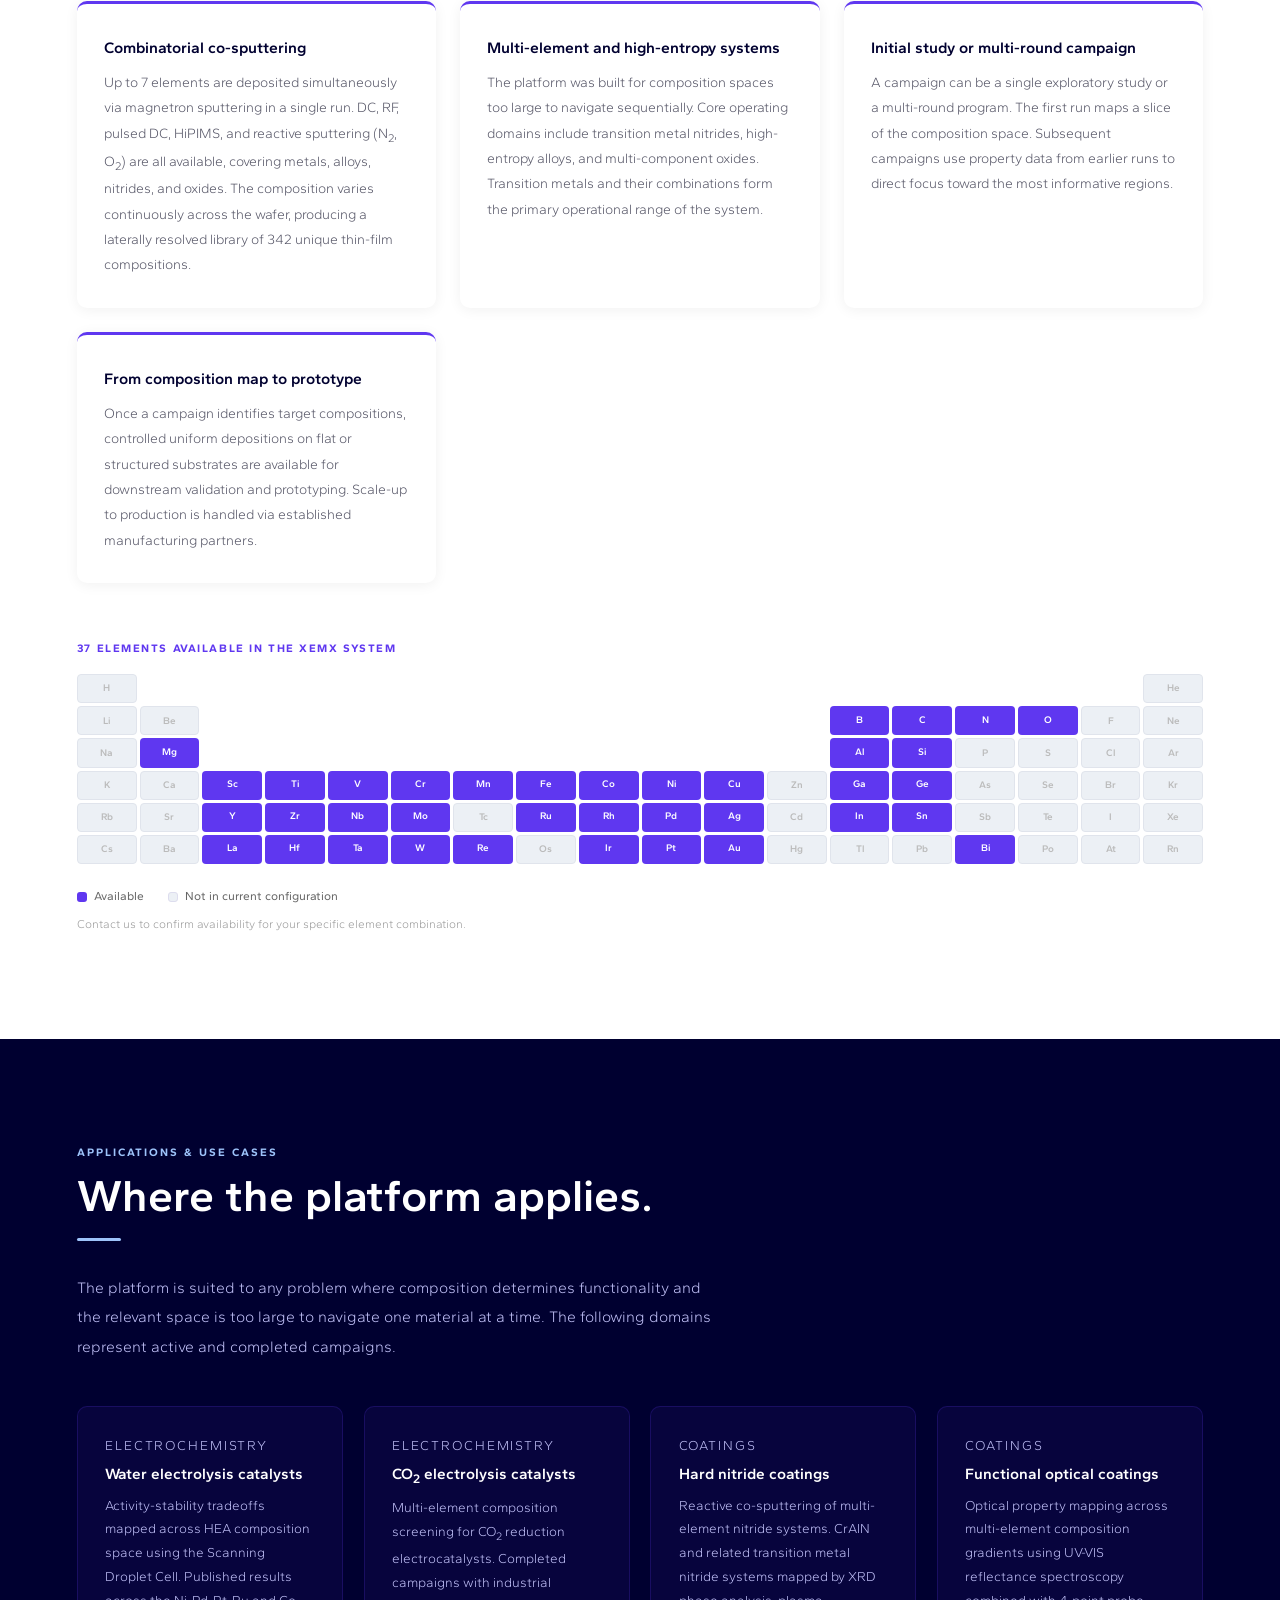
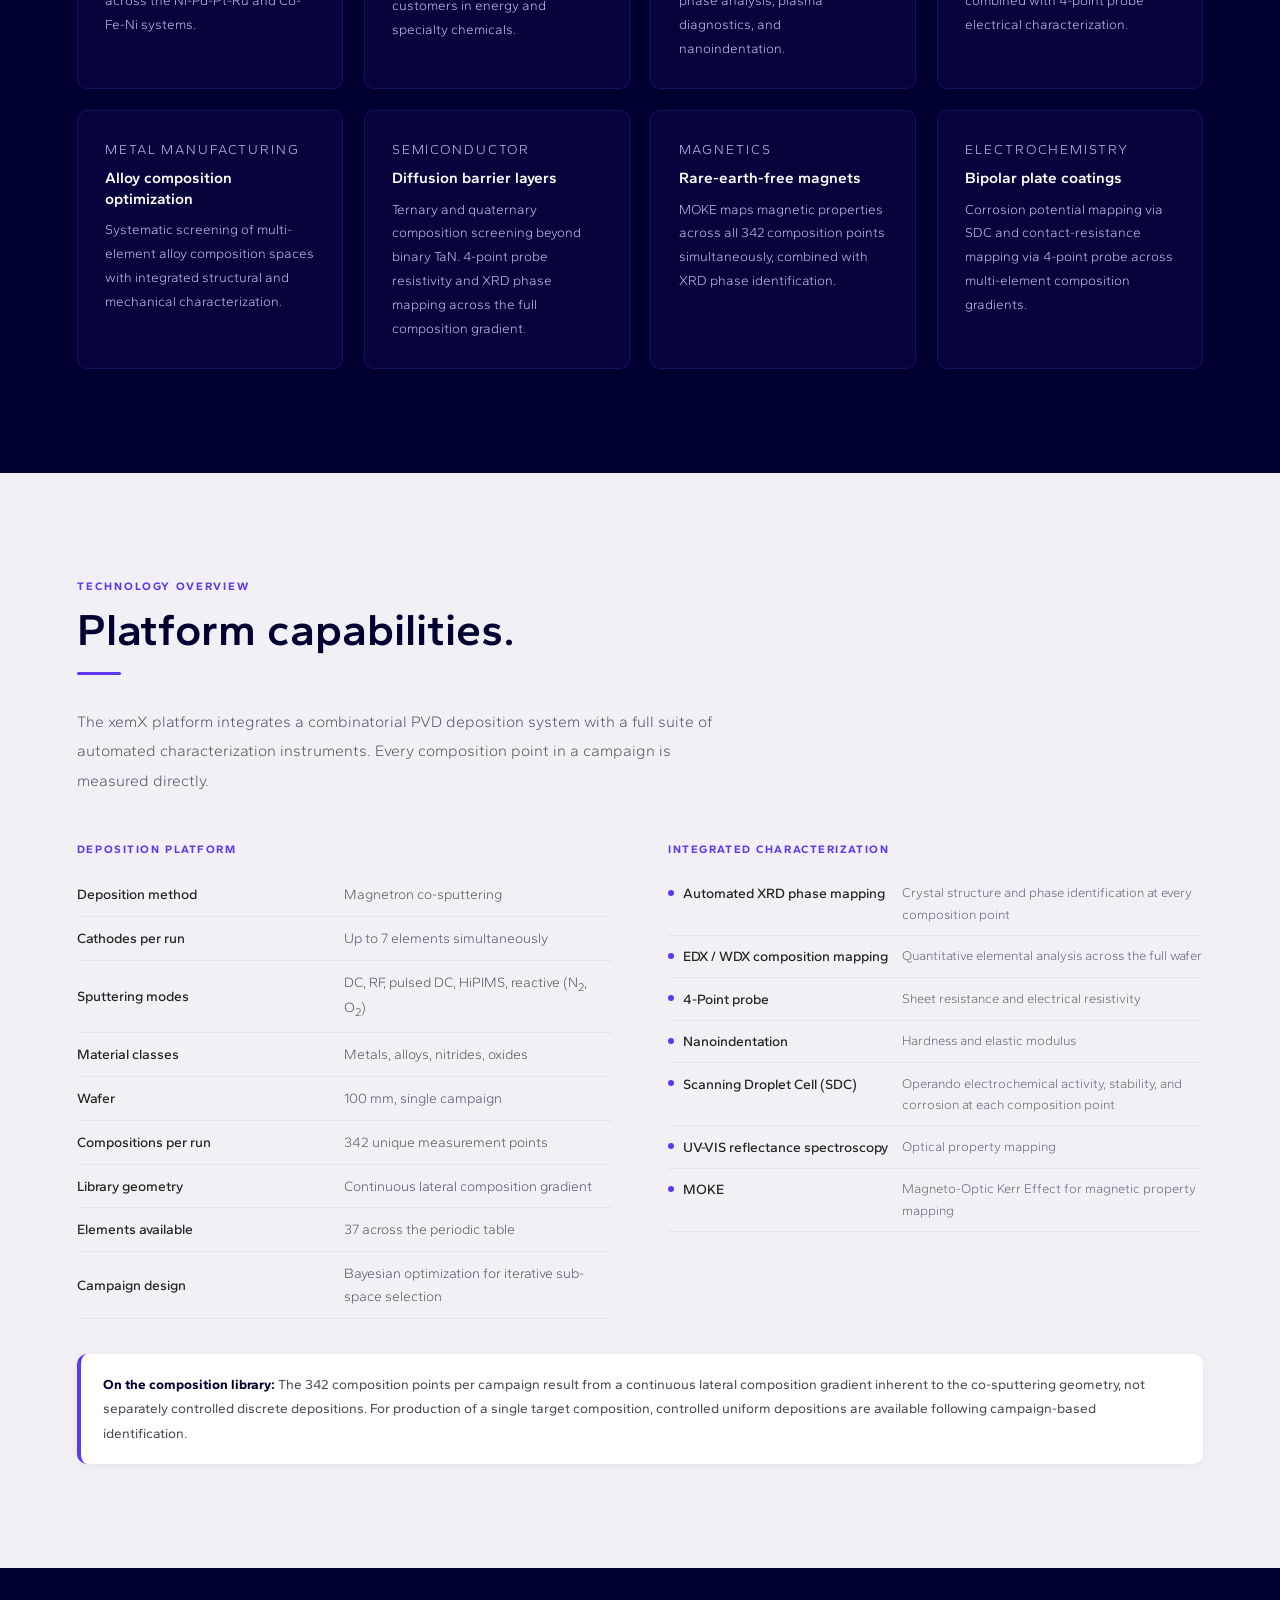
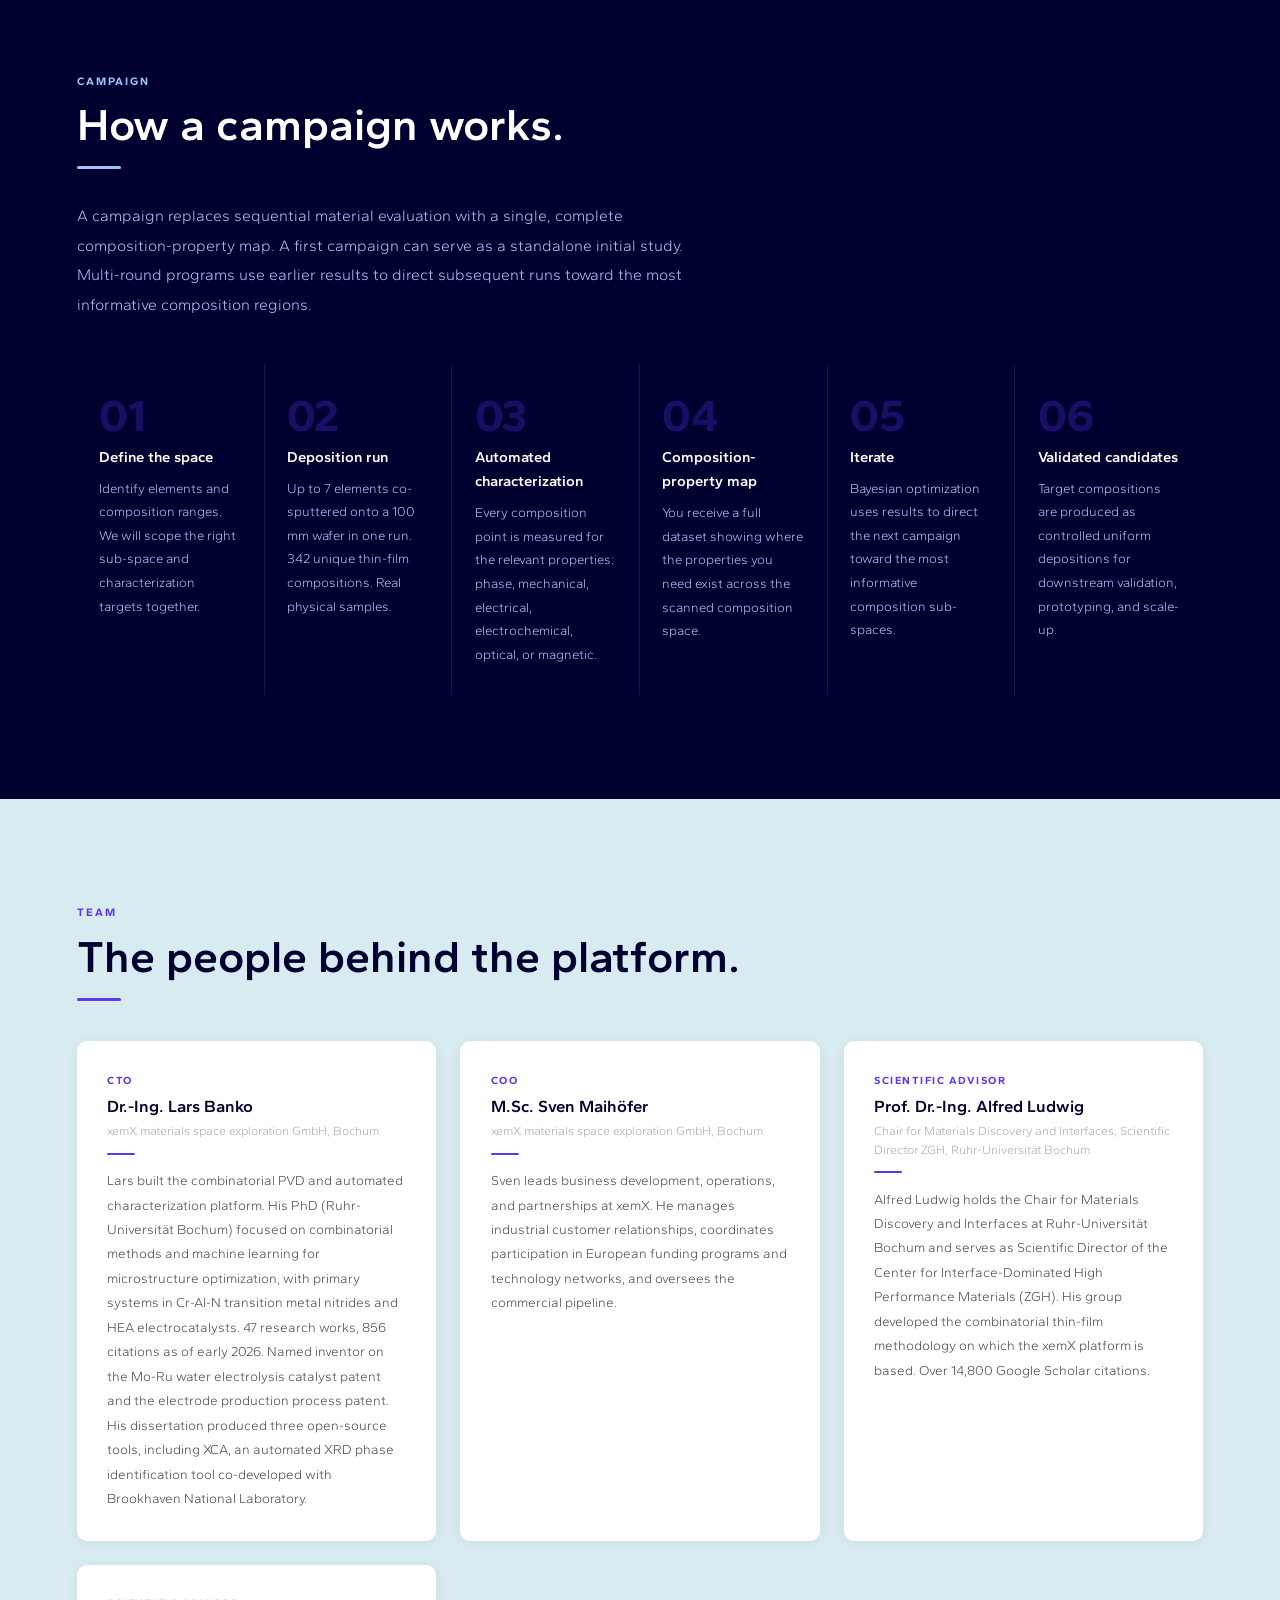
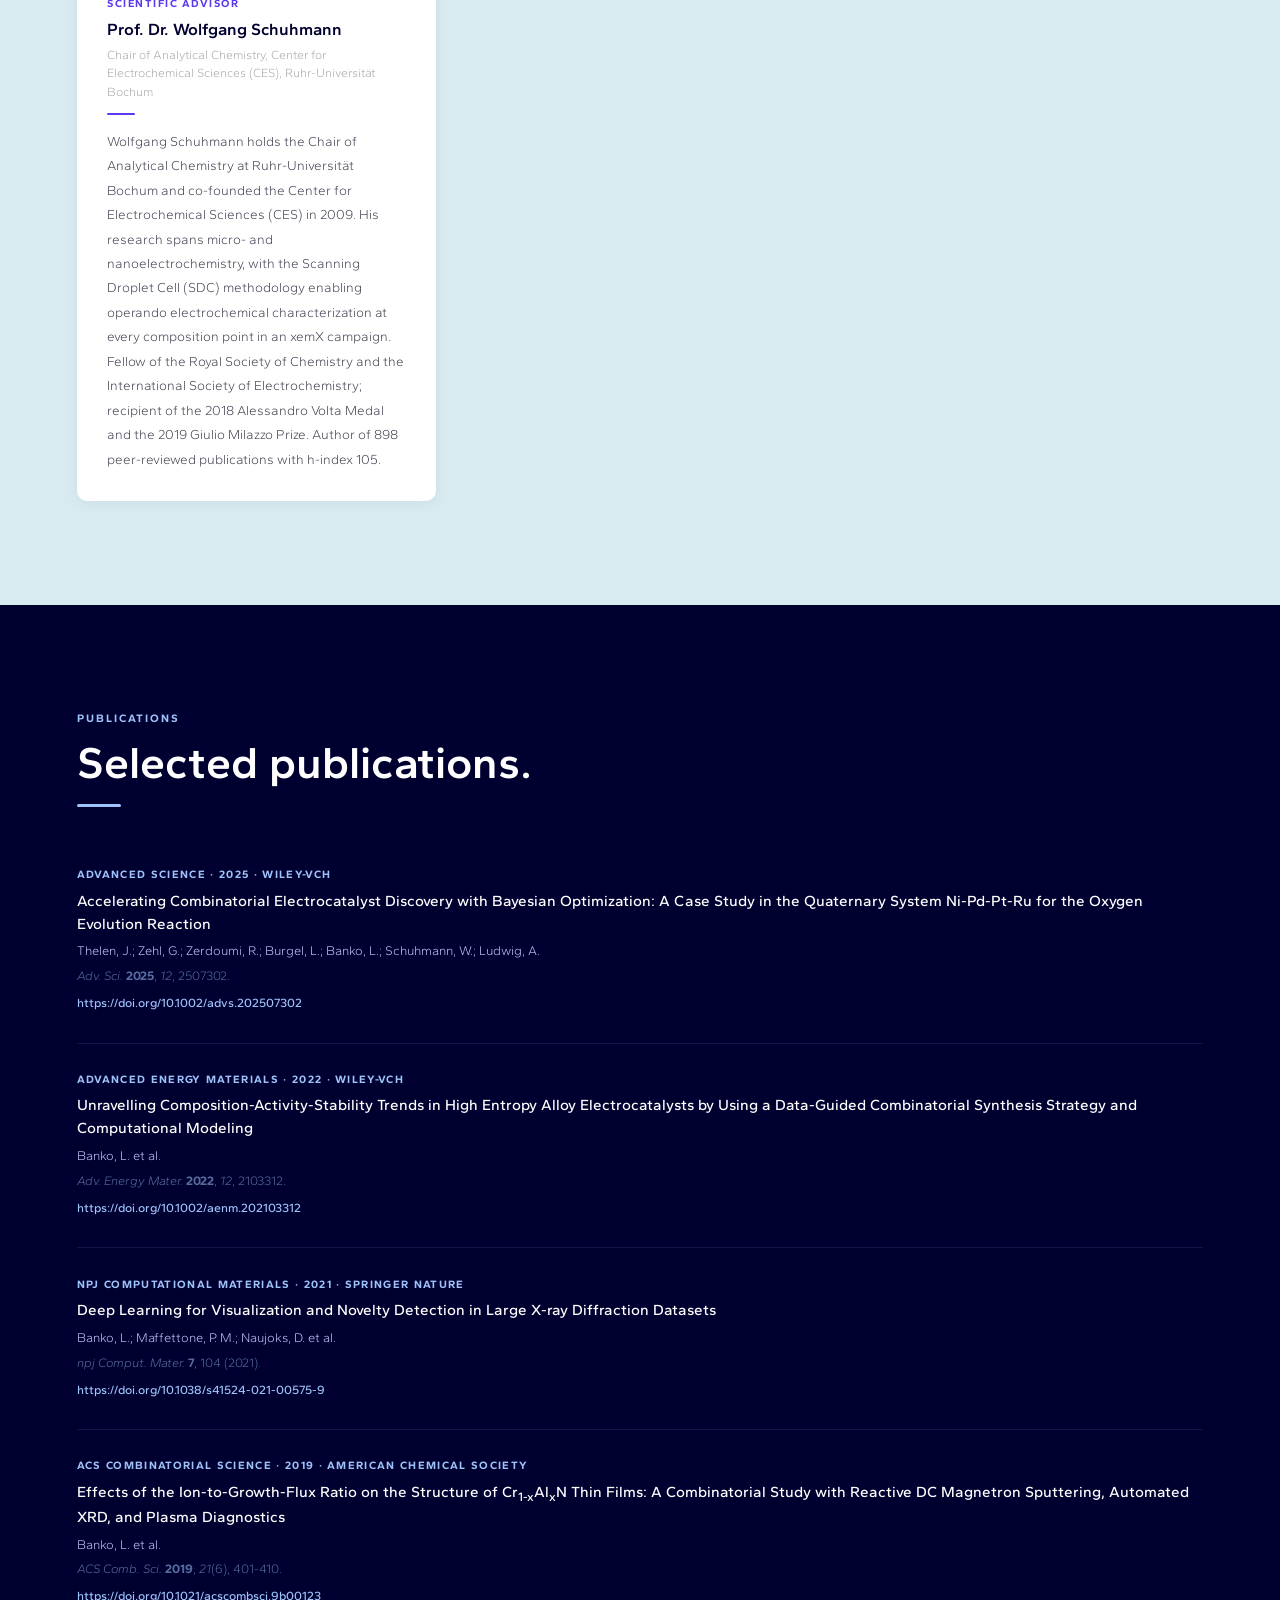
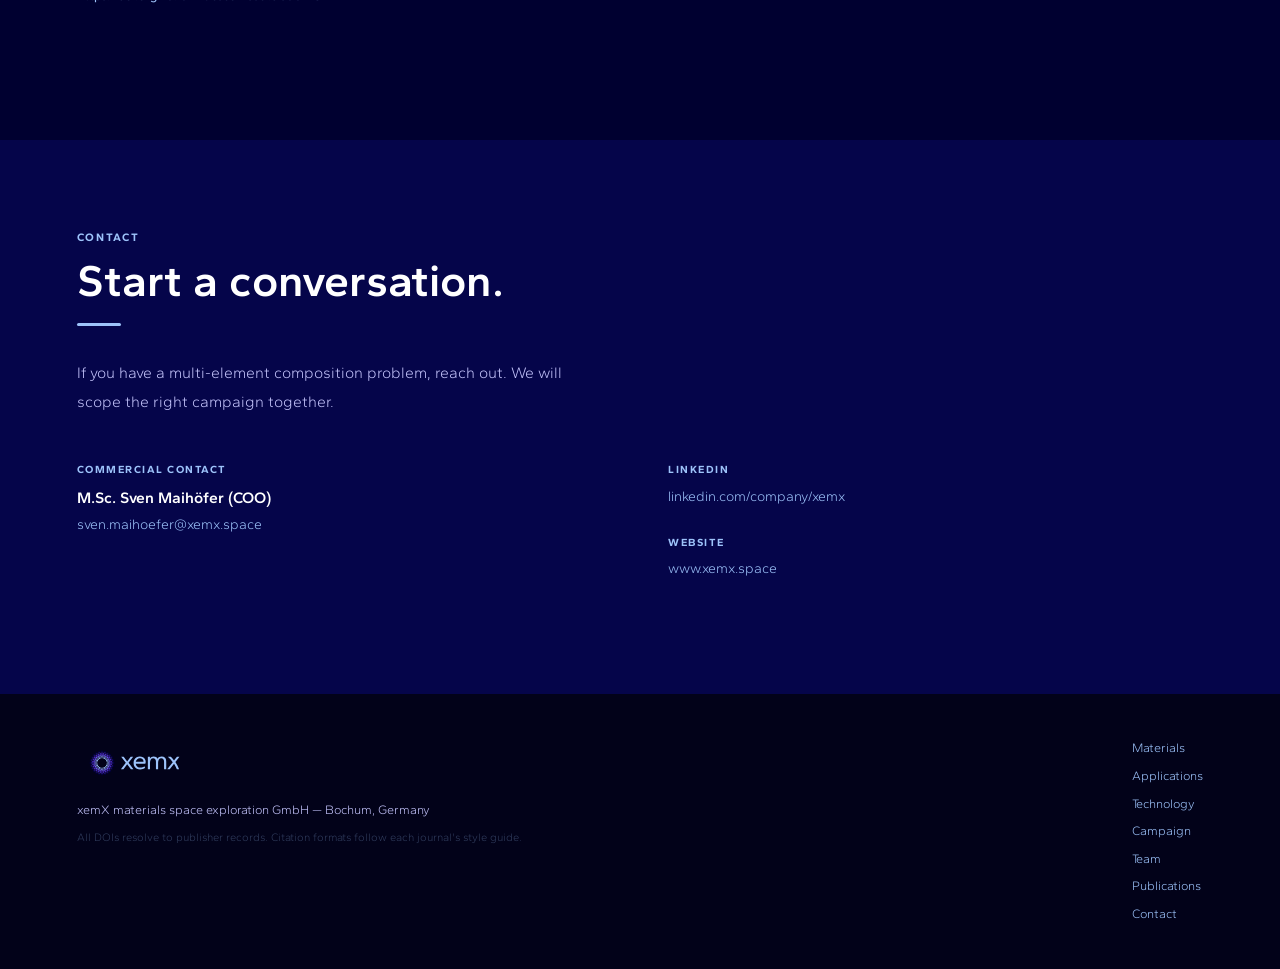
==== commit 97702b33: "Sync: Copy all production improvements to revamped folder Revamped folder now contains: - index.html" ====
--- a/revamped/index.html
+++ b/revamped/index.html
@@ -13,7 +13,7 @@
   <link rel="preconnect" href="https://fonts.googleapis.com" />
   <link rel="preconnect" href="https://fonts.gstatic.com" crossorigin />
   <link rel="stylesheet" href="css/style.css" />
-  <link rel="icon" href="../logo.svg" type="image/svg+xml" />
+  <link rel="icon" href="logo.svg" type="image/svg+xml" />
 </head>
 <body>
   <a href="#main" class="skip-link">Skip to main content</a>
@@ -25,7 +25,7 @@
   </button>
 
   <nav aria-label="Main navigation">
-    <img src="../logo.svg" alt="xemX" class="nav-logo" />
+    <img src="logo.svg" alt="xemX" class="nav-logo" />
     <ul>
       <li><a href="#materials">Materials</a></li>
       <li><a href="#applications">Applications</a></li>
@@ -227,10 +227,10 @@
         </div>
         <div class="pt-legend">
           <div class="pt-legend-item">
-            <div class="pt-dot" style="background: var(--purple);"></div><span>Available</span>
+            <div class="pt-dot pt-dot-active"></div><span>Available</span>
           </div>
           <div class="pt-legend-item">
-            <div class="pt-dot" style="background: #ecf0f5; border: 1px solid #dde;"></div><span>Not in current configuration</span>
+            <div class="pt-dot pt-dot-inactive"></div><span>Not in current configuration</span>
           </div>
         </div>
         <p class="pt-note">Contact us to confirm availability for your specific element combination.</p>
@@ -464,7 +464,7 @@
           <p class="t-affil">Chair of Analytical Chemistry, Center for Electrochemical Sciences (CES), Ruhr-Universität Bochum</p>
           <div class="tdiv"></div>
           <p class="t-bio">
-            Wolfgang Schuhmann holds the Chair of Analytical Chemistry at Ruhr-Universität Bochum and serves as Scientific Director of the Center for Electrochemical Sciences (CES). His research spans micro- and nanoelectrochemistry, with the Scanning Droplet Cell (SDC) methodology enabling operando electrochemical characterization at every composition point in an xemX campaign. Fellow of the Royal Society of Chemistry and the International Society of Electrochemistry; recipient of the 2018 Alessandro Volta Medal and the 2019 Giulio Milazzo Prize. Author of 898 peer-reviewed publications with h-index 105.
+            Wolfgang Schuhmann holds the Chair of Analytical Chemistry at Ruhr-Universität Bochum and co-founded the Center for Electrochemical Sciences (CES) in 2009. His research spans micro- and nanoelectrochemistry, with the Scanning Droplet Cell (SDC) methodology enabling operando electrochemical characterization at every composition point in an xemX campaign. Fellow of the Royal Society of Chemistry and the International Society of Electrochemistry; recipient of the 2018 Alessandro Volta Medal and the 2019 Giulio Milazzo Prize. Author of 898 peer-reviewed publications with h-index 105.
           </p>
         </div>
       </div>
@@ -516,7 +516,7 @@
       <p class="tag tag-l">Contact</p>
       <h2 class="sh sh-light">Start a conversation.</h2>
       <div class="rule rule-l"></div>
-      <p style="font-size: 0.98rem; font-weight: 300; color: var(--flieder); max-width: 520px; line-height: 1.88; margin-bottom: 2.8rem;">
+      <p class="contact-intro">
         If you have a multi-element composition problem, reach out. We will scope the right campaign together.
       </p>
       <div class="contact-grid">
@@ -543,7 +543,7 @@
 
   <footer>
     <div>
-      <img src="../logo.svg" alt="xemX" class="flogo" loading="lazy" />
+      <img src="logo.svg" alt="xemX" class="flogo" loading="lazy" />
       <p>xemX materials space exploration GmbH &mdash; Bochum, Germany</p>
       <p class="fleg">All DOIs resolve to publisher records. Citation formats follow each journal's style guide.</p>
     </div>
--- a/revamped/css/style.css
+++ b/revamped/css/style.css
@@ -18,10 +18,35 @@
   box-sizing: border-box;
   margin: 0;
   padding: 0;
+  outline: none;
+}
+
+button,
+input,
+textarea,
+select {
+  outline: none;
+  border: none;
+  -webkit-appearance: none;
+  -moz-appearance: none;
+  appearance: none;
+}
+
+button:focus,
+input:focus,
+textarea:focus,
+select:focus {
+  outline: none;
+  box-shadow: none;
+}
+
+*:focus {
+  outline: none !important;
 }
 
 html {
   scroll-behavior: smooth;
+  overflow-x: hidden;
 }
 
 body {
@@ -29,9 +54,11 @@
   background: var(--offwhite);
   color: var(--galaxy);
   line-height: 1.65;
-}
-
-/* Skip to content link (keyboard navigation) */
+  margin: 0;
+  padding: 0;
+  overflow-x: hidden;
+}
+
 .skip-link {
   position: absolute;
   top: -40px;
@@ -47,12 +74,12 @@
   top: 0;
 }
 
-/* Navigation */
 nav {
   position: sticky;
   top: 0;
   left: 0;
   width: 100%;
+  box-sizing: border-box;
   z-index: 200;
   background: rgba(0, 0, 48, 0.97);
   backdrop-filter: blur(14px);
@@ -62,6 +89,7 @@
   padding: 0 6%;
   height: 66px;
   border-bottom: 1px solid rgba(157, 195, 250, 0.1);
+  overflow: hidden;
 }
 
 .nav-logo {
@@ -107,29 +135,40 @@
   background: #4a28d4 !important;
 }
 
-/* Hamburger menu for mobile */
 .nav-toggle {
   display: none;
-  flex-direction: column;
-  gap: 5px;
-  cursor: pointer;
-  z-index: 201;
   background: none;
   border: none;
+  cursor: pointer;
   padding: 0;
+  width: 28px;
+  height: 24px;
+  position: relative;
+  z-index: 300;
+  outline: none;
+  -webkit-tap-highlight-color: transparent;
+  -webkit-appearance: none;
+  appearance: none;
+}
+
+.nav-toggle:focus,
+.nav-toggle:active {
+  outline: none;
+  box-shadow: none;
 }
 
 .nav-toggle span {
-  width: 25px;
-  height: 3px;
+  display: block;
+  width: 100%;
+  height: 2px;
   background: var(--sky);
-  border-radius: 2px;
+  margin: 6px 0;
   transition: all 0.3s;
-  display: block;
+  border-radius: 1px;
 }
 
 .nav-toggle.active span:nth-child(1) {
-  transform: rotate(45deg) translate(10px, 10px);
+  transform: rotate(45deg) translate(8px, 8px);
 }
 
 .nav-toggle.active span:nth-child(2) {
@@ -137,17 +176,16 @@
 }
 
 .nav-toggle.active span:nth-child(3) {
-  transform: rotate(-45deg) translate(7px, -7px);
-}
-
-/* Hero Section */
+  transform: rotate(-45deg) translate(8px, -8px);
+}
+
 #hero {
   background: var(--galaxy);
   min-height: 100vh;
   display: flex;
   flex-direction: column;
   justify-content: flex-end;
-  padding: 120px 6% 7rem;
+  padding: 60px 6% 7rem;
   position: relative;
   overflow: hidden;
 }
@@ -243,7 +281,6 @@
   aria-hidden: true;
 }
 
-/* Stats Bar */
 .stats {
   background: var(--dunkel);
   display: flex;
@@ -275,7 +312,6 @@
   margin-top: 0.3rem;
 }
 
-/* Sections */
 .sec {
   padding: 6.5rem 6%;
 }
@@ -358,7 +394,67 @@
   display: inline-block;
 }
 
-/* Two column layout */
+.placeholder-block {
+  display: block;
+  margin-top: 0.5rem;
+}
+
+.contact-intro {
+  font-size: 0.98rem;
+  font-weight: 300;
+  color: var(--flieder);
+  max-width: 520px;
+  line-height: 1.88;
+  margin-bottom: 2.8rem;
+}
+
+.intro-dark {
+  font-size: 0.98rem;
+  font-weight: 300;
+  color: var(--flieder);
+  max-width: 560px;
+  line-height: 1.88;
+  margin-bottom: 2.5rem;
+}
+
+.tech-description {
+  font-size: 0.87rem;
+  font-weight: 300;
+  line-height: 1.88;
+  color: #556;
+  margin-bottom: 1.2rem;
+}
+
+.note-box-warning {
+  margin-top: 2.2rem;
+  background: #fff8f2;
+  border-radius: var(--r);
+  border-left: 4px solid #e05c00;
+  padding: 1.1rem 1.4rem;
+  font-size: 0.85rem;
+  line-height: 1.82;
+  color: #445;
+  box-shadow: 0 2px 10px rgba(0, 0, 0, 0.05);
+}
+
+.note-box-warning strong {
+  color: #b34400;
+}
+
+.note-box-dark strong {
+  color: var(--sky);
+}
+
+.section-divider {
+  margin-top: 2.5rem;
+  padding-top: 2rem;
+  border-top: 1px solid rgba(157, 195, 250, 0.15);
+}
+
+.tag-margin {
+  margin-bottom: 1rem;
+}
+
 .two-col {
   display: grid;
   grid-template-columns: 1fr 1fr;
@@ -373,7 +469,6 @@
   }
 }
 
-/* Tables */
 .th {
   font-size: 0.7rem;
   font-weight: 700;
@@ -408,7 +503,6 @@
   color: #556;
 }
 
-/* Characteristic lists */
 .char-list {
   list-style: none;
 }
@@ -444,7 +538,6 @@
   font-size: 0.82rem;
 }
 
-/* Note boxes */
 .note-box {
   margin-top: 2.2rem;
   background: #fff;
@@ -457,6 +550,10 @@
   box-shadow: 0 2px 10px rgba(0, 0, 0, 0.05);
 }
 
+.note-box-first {
+  margin-top: 0;
+}
+
 .note-box strong {
   color: var(--galaxy);
 }
@@ -476,7 +573,6 @@
   color: #fff;
 }
 
-/* Pitch cards */
 .pitch-grid {
   display: grid;
   grid-template-columns: repeat(auto-fit, minmax(265px, 1fr));
@@ -520,7 +616,6 @@
   line-height: 1.78;
 }
 
-/* Business cards */
 .biz-grid {
   display: grid;
   grid-template-columns: repeat(auto-fit, minmax(265px, 1fr));
@@ -549,7 +644,6 @@
   color: #556;
 }
 
-/* Material cards */
 .mat-grid {
   display: grid;
   grid-template-columns: repeat(auto-fit, minmax(265px, 1fr));
@@ -578,7 +672,6 @@
   color: #556;
 }
 
-/* Periodic table */
 .pt-wrap {
   margin-top: 3.5rem;
 }
@@ -661,6 +754,15 @@
   border-radius: 3px;
 }
 
+.pt-dot-active {
+  background: var(--purple);
+}
+
+.pt-dot-inactive {
+  background: #ecf0f5;
+  border: 1px solid #dde;
+}
+
 .pt-note {
   font-size: 0.74rem;
   color: #999;
@@ -668,7 +770,6 @@
   margin-top: 0.55rem;
 }
 
-/* Application cards */
 .app-grid {
   display: grid;
   grid-template-columns: repeat(auto-fit, minmax(265px, 1fr));
@@ -712,7 +813,6 @@
   line-height: 1.78;
 }
 
-/* Technology columns */
 .tech-cols {
   display: grid;
   grid-template-columns: 1fr 1fr;
@@ -727,7 +827,6 @@
   }
 }
 
-/* Flow diagram */
 .flow {
   display: grid;
   grid-template-columns: repeat(auto-fit, minmax(185px, 1fr));
@@ -767,7 +866,6 @@
   line-height: 1.78;
 }
 
-/* Team section */
 .team-grid {
   display: grid;
   grid-template-columns: repeat(auto-fit, minmax(285px, 1fr));
@@ -821,7 +919,6 @@
   color: #445;
 }
 
-/* Publications */
 .pub-list {
   margin-top: 1.8rem;
 }
@@ -878,7 +975,6 @@
   text-decoration: underline;
 }
 
-/* Contact section */
 #contact {
   background: var(--dunkel);
   padding: 5.5rem 6%;
@@ -930,7 +1026,6 @@
   text-decoration: underline;
 }
 
-/* Footer */
 footer {
   background: var(--tiefblau);
   color: var(--flieder);
@@ -970,47 +1065,124 @@
   margin-top: 0.5rem;
 }
 
-/* Mobile adjustments */
-@media (max-width: 640px) {
+#header {
+  background: var(--galaxy);
+  padding: 60px 6% 5rem;
+  position: relative;
+  overflow: hidden;
+}
+
+.header-inner {
+  position: relative;
+  z-index: 1;
+}
+
+.header-meta {
+  display: flex;
+  gap: 2.5rem;
+  flex-wrap: wrap;
+  margin-top: 2.2rem;
+  padding-top: 2.2rem;
+  border-top: 1px solid rgba(157, 195, 250, 0.12);
+}
+
+.meta-item .ml {
+  font-size: 0.67rem;
+  font-weight: 700;
+  letter-spacing: 0.14em;
+  text-transform: uppercase;
+  color: var(--sky);
+  margin-bottom: 0.2rem;
+}
+
+.meta-item .mv {
+  font-size: 0.92rem;
+  font-weight: 400;
+  color: #fff;
+}
+
+@media (max-width: 768px) {
   nav {
-    flex-wrap: wrap;
-  }
-
-  .nav-toggle {
-    display: flex;
+    padding: 0 5%;
+    height: 60px;
   }
 
   nav ul {
-    display: none;
-  }
-
-  nav ul.active {
-    display: flex;
-    flex-direction: column;
-    gap: 1rem;
-    position: absolute;
-    top: 66px;
+    position: fixed;
+    top: 60px;
     left: 0;
     right: 0;
+    width: 100%;
+    box-sizing: border-box;
+    flex-direction: column;
     background: rgba(0, 0, 48, 0.98);
-    padding: 2rem 6%;
+    padding: 1rem 5%;
+    gap: 0;
+    max-height: 0;
+    overflow: hidden;
+    visibility: hidden;
+    opacity: 0;
+    transition: max-height 0.3s ease-out, opacity 0.3s ease-out;
     border-bottom: 1px solid rgba(157, 195, 250, 0.1);
+    z-index: 199;
+  }
+
+  nav ul.active {
+    max-height: calc(100vh - 60px);
+    visibility: visible;
+    opacity: 1;
+  }
+
+  nav ul li {
+    padding: 0.75rem 0;
+    border-bottom: 1px solid rgba(157, 195, 250, 0.08);
+  }
+
+  nav ul a {
+    font-size: 0.88rem;
+    display: block;
+  }
+
+  nav ul a.nav-link-active {
+    border-bottom: none;
+    padding-bottom: 0;
+    color: #fff;
+  }
+
+  .nav-toggle {
+    display: block;
+  }
+
+  .nav-logo {
+    height: 50px;
+  }
+
+  #hero {
+    min-height: auto;
+    padding: 20px 5% 4rem;
+  }
+
+  #header {
+    min-height: auto;
+    padding: 20px 5% 4rem;
   }
 
   .sec {
     padding: 4rem 5%;
   }
 
-  #hero {
-    padding: 95px 5% 5rem;
-  }
-
   footer {
-    padding: 2.2rem 5%;
+    padding: 2rem 5%;
   }
 
   .flow-step {
     border-right: none;
     border-bottom: 1px solid rgba(157, 195, 250, 0.12);
   }
-}
+
+  .btn-g {
+    margin-left: 0;
+    display: block;
+    margin-top: 0.8rem;
+  }
+}
